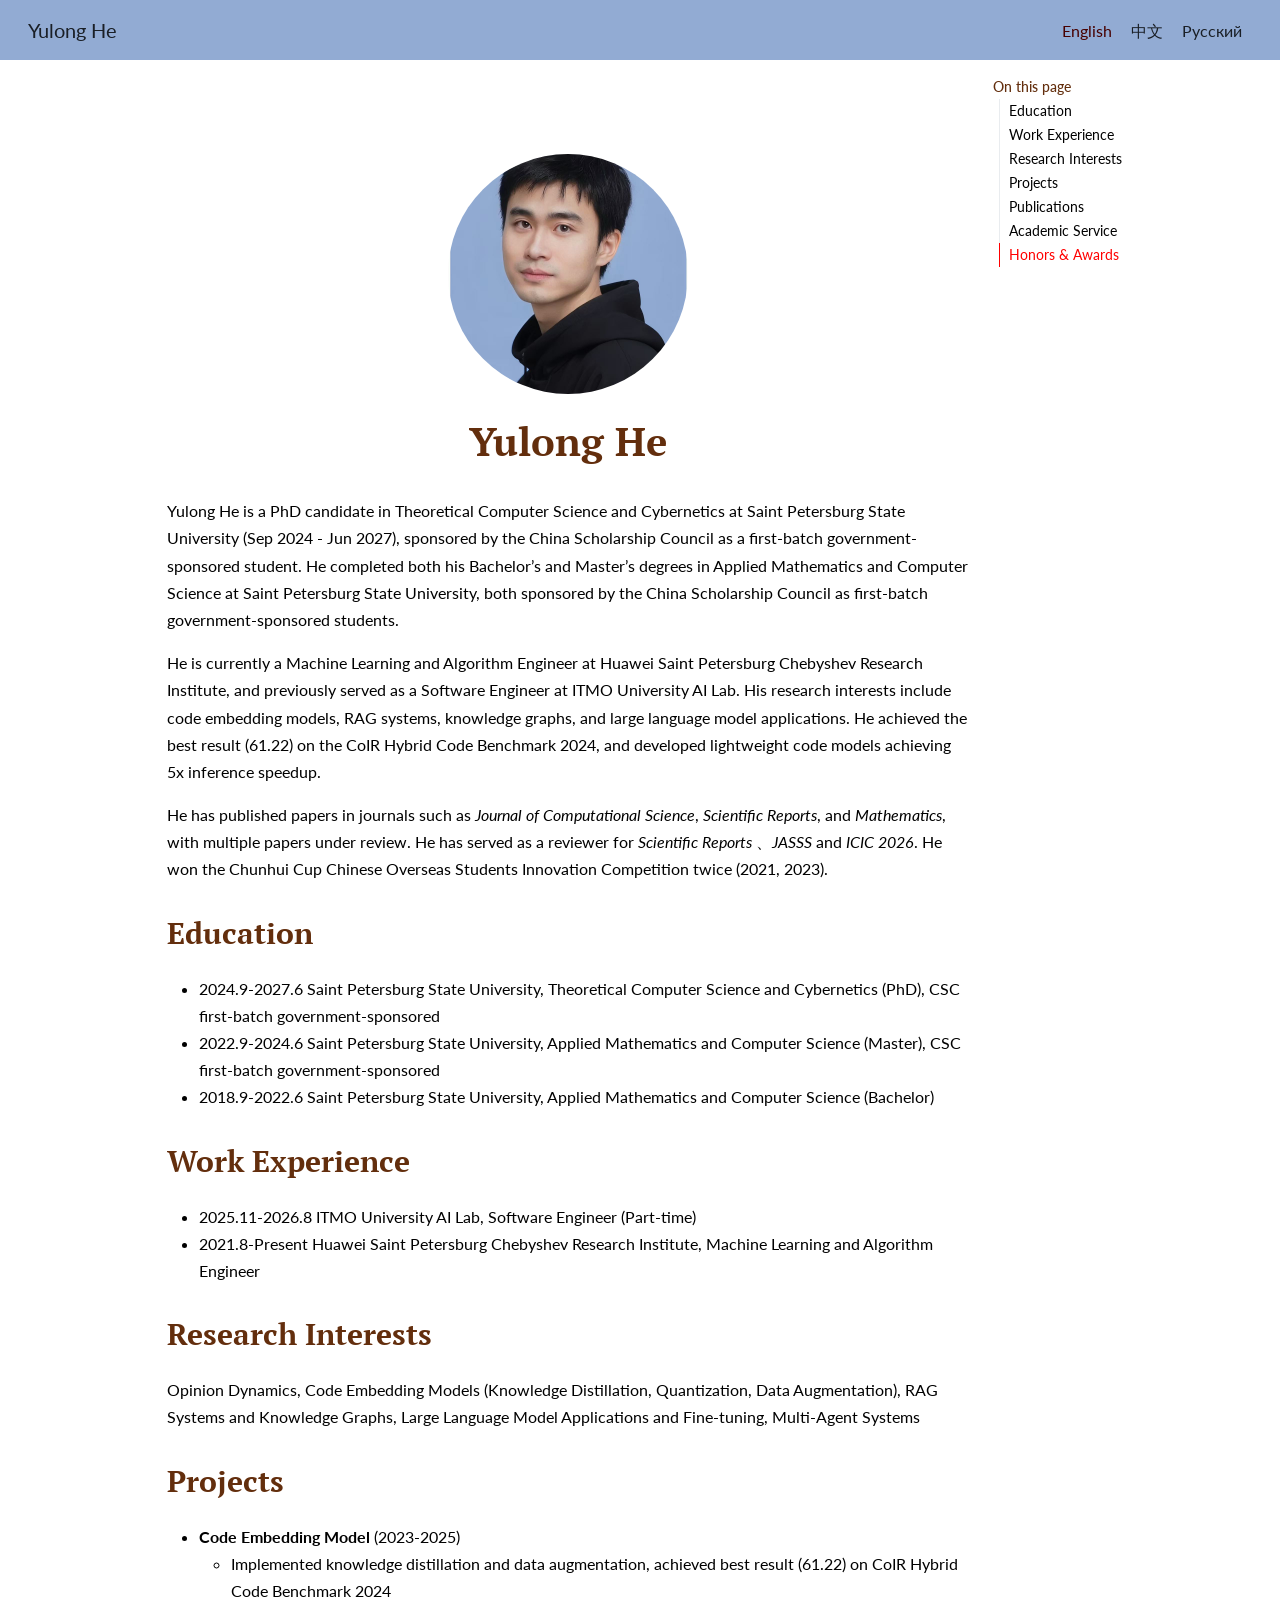
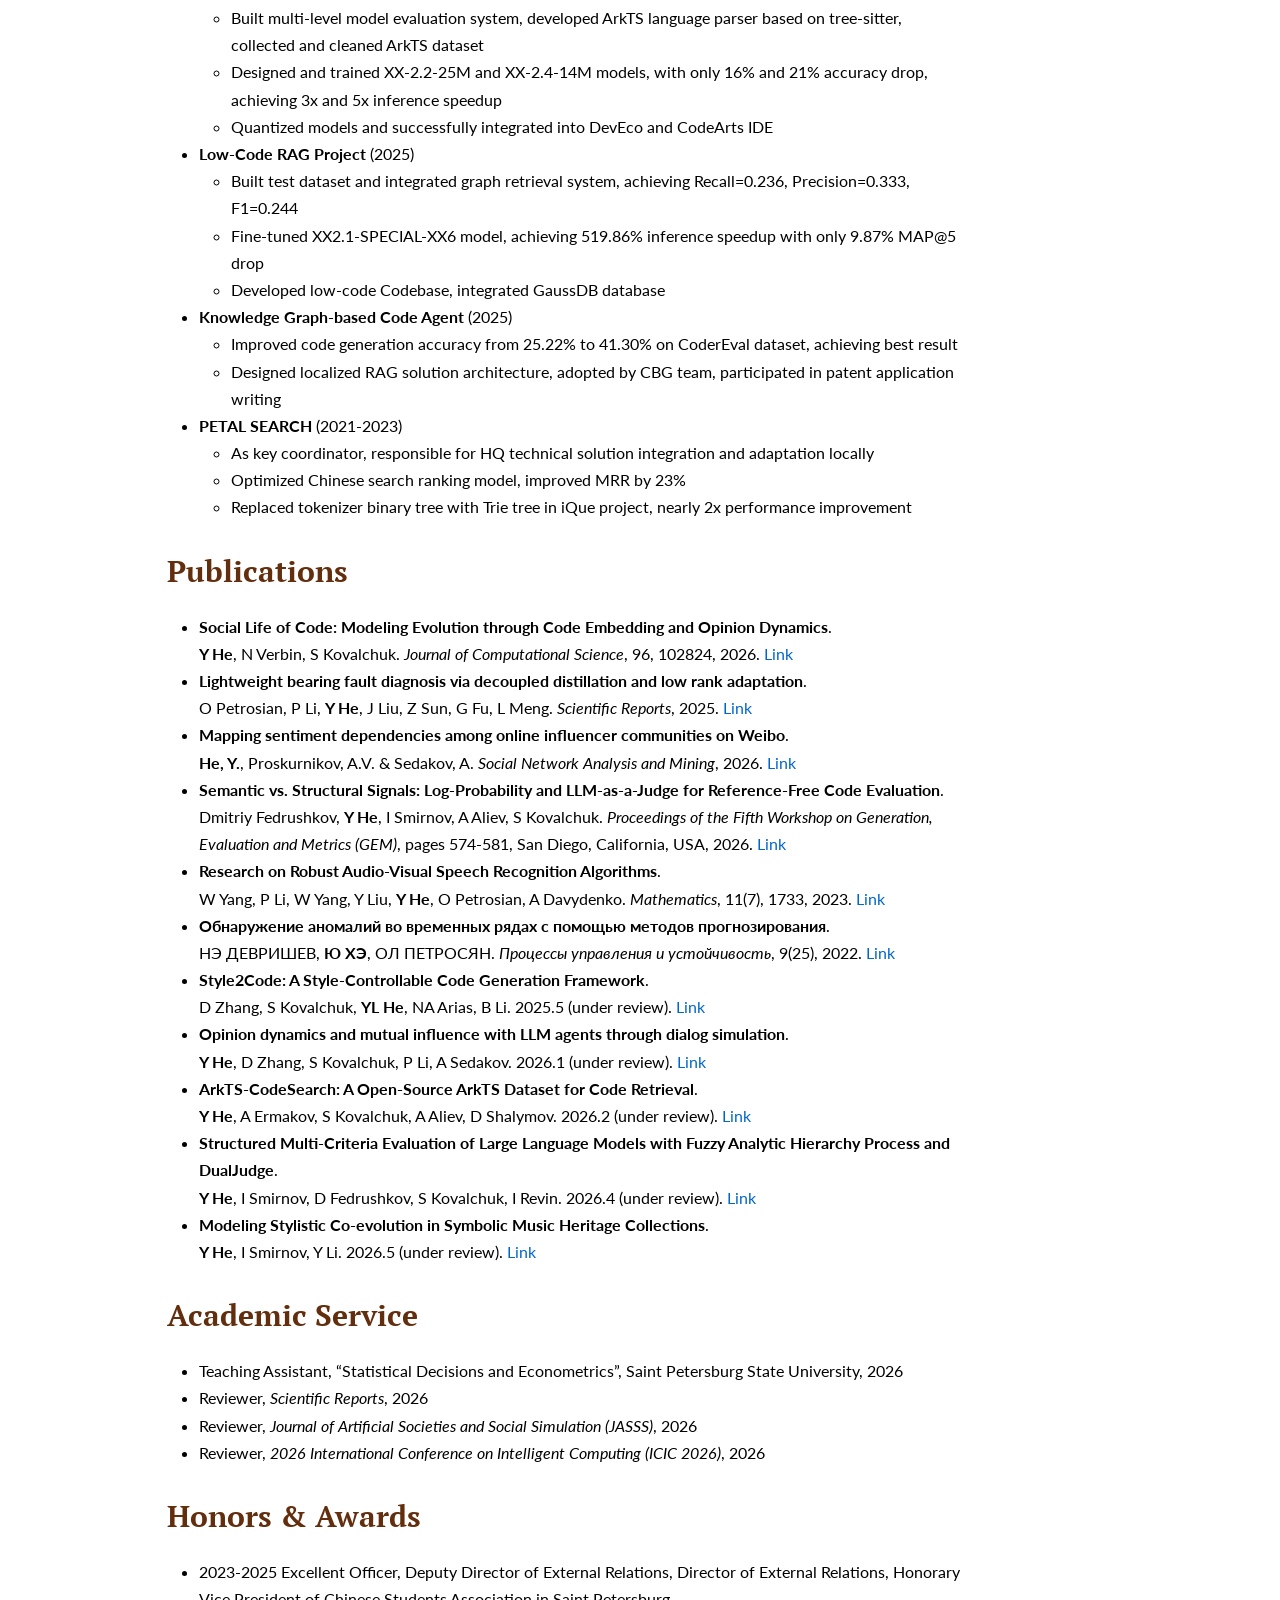
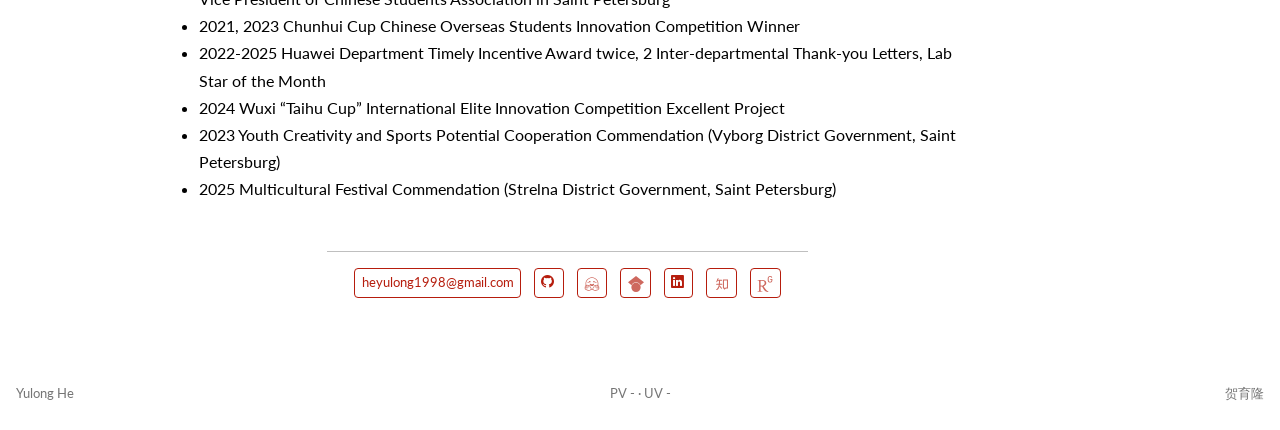
==== docs/index.html @ 59dc260d "Sync multilingual publication updates" ====
<!DOCTYPE html>
<html xmlns="http://www.w3.org/1999/xhtml" lang="en" xml:lang="en"><head>

<meta charset="utf-8">
<meta name="generator" content="quarto-1.8.27">

<meta name="viewport" content="width=device-width, initial-scale=1.0, user-scalable=yes">


<title>Yulong He</title>
<style>
code{white-space: pre-wrap;}
span.smallcaps{font-variant: small-caps;}
div.columns{display: flex; gap: min(4vw, 1.5em);}
div.column{flex: auto; overflow-x: auto;}
div.hanging-indent{margin-left: 1.5em; text-indent: -1.5em;}
ul.task-list{list-style: none;}
ul.task-list li input[type="checkbox"] {
  width: 0.8em;
  margin: 0 0.8em 0.2em -1em; /* quarto-specific, see https://github.com/quarto-dev/quarto-cli/issues/4556 */ 
  vertical-align: middle;
}
</style>


<script src="site_libs/quarto-nav/quarto-nav.js"></script>
<script src="site_libs/quarto-nav/headroom.min.js"></script>
<link href="./images/site-logo.png" rel="icon" type="image/png">
<script src="site_libs/clipboard/clipboard.min.js"></script>
<script src="site_libs/quarto-html/quarto.js" type="module"></script>
<script src="site_libs/quarto-html/tabsets/tabsets.js" type="module"></script>
<script src="site_libs/quarto-html/axe/axe-check.js" type="module"></script>
<script src="site_libs/quarto-html/popper.min.js"></script>
<script src="site_libs/quarto-html/tippy.umd.min.js"></script>
<link href="site_libs/quarto-html/tippy.css" rel="stylesheet">
<link href="site_libs/quarto-html/quarto-syntax-highlighting-d7fcc3ff7e490f12cb1c45aad4d93599.css" rel="stylesheet" id="quarto-text-highlighting-styles">
<script src="site_libs/bootstrap/bootstrap.min.js"></script>
<link href="site_libs/bootstrap/bootstrap-icons.css" rel="stylesheet">
<link href="site_libs/bootstrap/bootstrap-19714133e70e38bcc17ffc719090a730.min.css" rel="stylesheet" append-hash="true" id="quarto-bootstrap" data-mode="light">
<script id="quarto-search-options" type="application/json">{
  "language": {
    "search-no-results-text": "No results",
    "search-matching-documents-text": "matching documents",
    "search-copy-link-title": "Copy link to search",
    "search-hide-matches-text": "Hide additional matches",
    "search-more-match-text": "more match in this document",
    "search-more-matches-text": "more matches in this document",
    "search-clear-button-title": "Clear",
    "search-text-placeholder": "",
    "search-detached-cancel-button-title": "Cancel",
    "search-submit-button-title": "Submit",
    "search-label": "Search"
  }
}</script>


</head>

<body class="nav-fixed quarto-light">

<div id="quarto-search-results"></div>
  <header id="quarto-header" class="headroom fixed-top">
    <nav class="navbar navbar-expand-lg " data-bs-theme="dark">
      <div class="navbar-container container-fluid">
      <div class="navbar-brand-container mx-auto">
    <a class="navbar-brand" href="./index.html">
    <span class="navbar-title">Yulong He</span>
    </a>
  </div>
          <button class="navbar-toggler" type="button" data-bs-toggle="collapse" data-bs-target="#navbarCollapse" aria-controls="navbarCollapse" role="menu" aria-expanded="false" aria-label="Toggle navigation" onclick="if (window.quartoToggleHeadroom) { window.quartoToggleHeadroom(); }">
  <span class="navbar-toggler-icon"></span>
</button>
          <div class="collapse navbar-collapse" id="navbarCollapse">
            <ul class="navbar-nav navbar-nav-scroll ms-auto">
  <li class="nav-item">
    <a class="nav-link active" href="./index.html" aria-current="page"> 
<span class="menu-text">English</span></a>
  </li>  
  <li class="nav-item">
    <a class="nav-link" href="./Chinese.html"> 
<span class="menu-text">中文</span></a>
  </li>  
  <li class="nav-item">
    <a class="nav-link" href="./Russian.html"> 
<span class="menu-text">Русский</span></a>
  </li>  
</ul>
          </div> <!-- /navcollapse -->
            <div class="quarto-navbar-tools">
</div>
      </div> <!-- /container-fluid -->
    </nav>
</header>
<!-- content -->
<div id="quarto-content" class="quarto-container page-columns page-rows-contents page-layout-article page-navbar">
<!-- sidebar -->
<!-- margin-sidebar -->
    <div id="quarto-margin-sidebar" class="sidebar margin-sidebar">
        <nav id="TOC" role="doc-toc" class="toc-active">
    <h2 id="toc-title">On this page</h2>
  <ul>
  <li><a href="#education" id="toc-education" class="nav-link active" data-scroll-target="#education">Education</a></li>
  <li><a href="#work-experience" id="toc-work-experience" class="nav-link" data-scroll-target="#work-experience">Work Experience</a></li>
  <li><a href="#research-interests" id="toc-research-interests" class="nav-link" data-scroll-target="#research-interests">Research Interests</a></li>
  <li><a href="#projects" id="toc-projects" class="nav-link" data-scroll-target="#projects">Projects</a></li>
  <li><a href="#publications" id="toc-publications" class="nav-link" data-scroll-target="#publications">Publications</a></li>
  <li><a href="#academic-service" id="toc-academic-service" class="nav-link" data-scroll-target="#academic-service">Academic Service</a></li>
  <li><a href="#honors-awards" id="toc-honors-awards" class="nav-link" data-scroll-target="#honors-awards">Honors &amp; Awards</a></li>
  </ul>
</nav>
    </div>
<!-- main -->
<div class="quarto-about-jolla">
  <img src="images/yulong.jpg" class="about-image
  round " style="height: 15em; width: 15em;">
 <header id="title-block-header" class="quarto-title-block default">
<div class="quarto-title">
<h1 class="title">Yulong He</h1>
</div>
<div class="quarto-title-meta">
  </div>
</header><main class="content" id="quarto-document-content">

<p>Yulong He is a PhD candidate in Theoretical Computer Science and Cybernetics at Saint Petersburg State University (Sep 2024 - Jun 2027), sponsored by the China Scholarship Council as a first-batch government-sponsored student. He completed both his Bachelor’s and Master’s degrees in Applied Mathematics and Computer Science at Saint Petersburg State University, both sponsored by the China Scholarship Council as first-batch government-sponsored students.</p>
<p>He is currently a Machine Learning and Algorithm Engineer at Huawei Saint Petersburg Chebyshev Research Institute, and previously served as a Software Engineer at ITMO University AI Lab. His research interests include code embedding models, RAG systems, knowledge graphs, and large language model applications. He achieved the best result (61.22) on the CoIR Hybrid Code Benchmark 2024, and developed lightweight code models achieving 5x inference speedup.</p>
<p>He has published papers in journals such as <em>Journal of Computational Science</em>, <em>Scientific Reports</em>, and <em>Mathematics</em>, with multiple papers under review. He has served as a reviewer for <em>Scientific Reports</em> 、<em>JASSS</em> and <em>ICIC 2026</em>. He won the Chunhui Cup Chinese Overseas Students Innovation Competition twice (2021, 2023).</p>
<section id="education" class="level2">
<h2 data-anchor-id="education">Education</h2>
<ul>
<li>2024.9-2027.6 Saint Petersburg State University, Theoretical Computer Science and Cybernetics (PhD), CSC first-batch government-sponsored</li>
<li>2022.9-2024.6 Saint Petersburg State University, Applied Mathematics and Computer Science (Master), CSC first-batch government-sponsored</li>
<li>2018.9-2022.6 Saint Petersburg State University, Applied Mathematics and Computer Science (Bachelor)</li>
</ul>
</section>
<section id="work-experience" class="level2">
<h2 data-anchor-id="work-experience">Work Experience</h2>
<ul>
<li>2025.11-2026.8 ITMO University AI Lab, Software Engineer (Part-time)</li>
<li>2021.8-Present Huawei Saint Petersburg Chebyshev Research Institute, Machine Learning and Algorithm Engineer</li>
</ul>
</section>
<section id="research-interests" class="level2">
<h2 data-anchor-id="research-interests">Research Interests</h2>
<p>Opinion Dynamics, Code Embedding Models (Knowledge Distillation, Quantization, Data Augmentation), RAG Systems and Knowledge Graphs, Large Language Model Applications and Fine-tuning, Multi-Agent Systems</p>
</section>
<section id="projects" class="level2">
<h2 data-anchor-id="projects">Projects</h2>
<ul>
<li><strong>Code Embedding Model</strong> (2023-2025)
<ul>
<li>Implemented knowledge distillation and data augmentation, achieved best result (61.22) on CoIR Hybrid Code Benchmark 2024</li>
<li>Built multi-level model evaluation system, developed ArkTS language parser based on tree-sitter, collected and cleaned ArkTS dataset</li>
<li>Designed and trained XX-2.2-25M and XX-2.4-14M models, with only 16% and 21% accuracy drop, achieving 3x and 5x inference speedup</li>
<li>Quantized models and successfully integrated into DevEco and CodeArts IDE</li>
</ul></li>
<li><strong>Low-Code RAG Project</strong> (2025)
<ul>
<li>Built test dataset and integrated graph retrieval system, achieving Recall=0.236, Precision=0.333, F1=0.244</li>
<li>Fine-tuned XX2.1-SPECIAL-XX6 model, achieving 519.86% inference speedup with only 9.87% MAP@5 drop</li>
<li>Developed low-code Codebase, integrated GaussDB database</li>
</ul></li>
<li><strong>Knowledge Graph-based Code Agent</strong> (2025)
<ul>
<li>Improved code generation accuracy from 25.22% to 41.30% on CoderEval dataset, achieving best result</li>
<li>Designed localized RAG solution architecture, adopted by CBG team, participated in patent application writing</li>
</ul></li>
<li><strong>PETAL SEARCH</strong> (2021-2023)
<ul>
<li>As key coordinator, responsible for HQ technical solution integration and adaptation locally</li>
<li>Optimized Chinese search ranking model, improved MRR by 23%</li>
<li>Replaced tokenizer binary tree with Trie tree in iQue project, nearly 2x performance improvement</li>
</ul></li>
</ul>
</section>
<section id="publications" class="level2">
<h2 data-anchor-id="publications">Publications</h2>
<ul>
<li><strong>Social Life of Code: Modeling Evolution through Code Embedding and Opinion Dynamics</strong>.<br> <strong>Y He</strong>, N Verbin, S Kovalchuk. <em>Journal of Computational Science</em>, 96, 102824, 2026. <a href="https://doi.org/10.1016/j.jocs.2026.102824">Link</a></li>
<li><strong>Lightweight bearing fault diagnosis via decoupled distillation and low rank adaptation</strong>.<br> O Petrosian, P Li, <strong>Y He</strong>, J Liu, Z Sun, G Fu, L Meng. <em>Scientific Reports</em>, 2025. <a href="https://doi.org/10.1038/s41598-025-06734-y">Link</a></li>
<li><strong>Mapping sentiment dependencies among online influencer communities on Weibo</strong>.<br> <strong>He, Y.</strong>, Proskurnikov, A.V. &amp; Sedakov, A. <em>Social Network Analysis and Mining</em>, 2026. <a href="https://doi.org/10.1007/s13278-026-01645-w">Link</a></li>
<li><strong>Semantic vs.&nbsp;Structural Signals: Log-Probability and LLM-as-a-Judge for Reference-Free Code Evaluation</strong>.<br> Dmitriy Fedrushkov, <strong>Y He</strong>, I Smirnov, A Aliev, S Kovalchuk. <em>Proceedings of the Fifth Workshop on Generation, Evaluation and Metrics (GEM)</em>, pages 574-581, San Diego, California, USA, 2026. <a href="https://aclanthology.org/2026.gem-main.55/">Link</a></li>
<li><strong>Research on Robust Audio-Visual Speech Recognition Algorithms</strong>.<br> W Yang, P Li, W Yang, Y Liu, <strong>Y He</strong>, O Petrosian, A Davydenko. <em>Mathematics</em>, 11(7), 1733, 2023. <a href="https://doi.org/10.3390/math11071733">Link</a></li>
<li><strong>Обнаружение аномалий во временных рядах с помощью методов прогнозирования</strong>.<br> НЭ ДЕВРИШЕВ, <strong>Ю ХЭ</strong>, ОЛ ПЕТРОСЯН. <em>Процессы управления и устойчивость</em>, 9(25), 2022. <a href="https://dspace.spbu.ru/bitstream/11701/37048/1/cps2022.pdf">Link</a></li>
<li><strong>Style2Code: A Style-Controllable Code Generation Framework</strong>.<br> D Zhang, S Kovalchuk, <strong>YL He</strong>, NA Arias, B Li. 2025.5 (under review). <a href="https://arxiv.org/abs/2505.19442">Link</a></li>
<li><strong>Opinion dynamics and mutual influence with LLM agents through dialog simulation</strong>.<br> <strong>Y He</strong>, D Zhang, S Kovalchuk, P Li, A Sedakov. 2026.1 (under review). <a href="https://arxiv.org/abs/2602.12583">Link</a></li>
<li><strong>ArkTS-CodeSearch: A Open-Source ArkTS Dataset for Code Retrieval</strong>.<br> <strong>Y He</strong>, A Ermakov, S Kovalchuk, A Aliev, D Shalymov. 2026.2 (under review). <a href="https://arxiv.org/abs/2602.05550">Link</a></li>
<li><strong>Structured Multi-Criteria Evaluation of Large Language Models with Fuzzy Analytic Hierarchy Process and DualJudge</strong>.<br> <strong>Y He</strong>, I Smirnov, D Fedrushkov, S Kovalchuk, I Revin. 2026.4 (under review). <a href="https://arxiv.org/abs/2604.03742">Link</a></li>
<li><strong>Modeling Stylistic Co-evolution in Symbolic Music Heritage Collections</strong>.<br> <strong>Y He</strong>, I Smirnov, Y Li. 2026.5 (under review). <a href="https://arxiv.org/abs/2607.23957">Link</a></li>
</ul>
</section>
<section id="academic-service" class="level2">
<h2 data-anchor-id="academic-service">Academic Service</h2>
<ul>
<li>Teaching Assistant, “Statistical Decisions and Econometrics”, Saint Petersburg State University, 2026</li>
<li>Reviewer, <em>Scientific Reports</em>, 2026</li>
<li>Reviewer, <em>Journal of Artificial Societies and Social Simulation (JASSS)</em>, 2026</li>
<li>Reviewer, <em>2026 International Conference on Intelligent Computing (ICIC 2026)</em>, 2026</li>
</ul>
</section>
<section id="honors-awards" class="level2">
<h2 data-anchor-id="honors-awards">Honors &amp; Awards</h2>
<ul>
<li>2023-2025 Excellent Officer, Deputy Director of External Relations, Director of External Relations, Honorary Vice President of Chinese Students Association in Saint Petersburg</li>
<li>2021, 2023 Chunhui Cup Chinese Overseas Students Innovation Competition Winner</li>
<li>2022-2025 Huawei Department Timely Incentive Award twice, 2 Inter-departmental Thank-you Letters, Lab Star of the Month</li>
<li>2024 Wuxi “Taihu Cup” International Elite Innovation Competition Excellent Project</li>
<li>2023 Youth Creativity and Sports Potential Cooperation Commendation (Vyborg District Government, Saint Petersburg)</li>
<li>2025 Multicultural Festival Commendation (Strelna District Government, Saint Petersburg)</li>
</ul>


</section>
</main> 
  <hr class="about-sep">
   <div class="about-links">
  <a href="mailto:heyulong1998@gmail.com" class="about-link" rel="" target="">
     <span class="about-link-text">heyulong1998@gmail.com</span>
  </a>
  <a href="https://github.com/hreyulog" class="about-link" rel="" target="">
    <i class="bi bi-github"></i>
     <span class="about-link-text"></span>
  </a>
  <a href="https://huggingface.co/hreyulog" class="about-link" rel="" target="">
     <span class="about-link-text"><img src="images/huggingface.svg" width="16px" height="16px" style="vertical-align:middle"></span>
  </a>
  <a href="https://scholar.google.com/citations?user=q4gQxaIAAAAJ&amp;hl=zh-CN" class="about-link" rel="" target="">
     <span class="about-link-text"><img src="images/google-scholar.svg" width="16px" height="16px" style="vertical-align:middle"></span>
  </a>
  <a href="https://www.linkedin.com/in/yulong-he-7ab337213/" class="about-link" rel="" target="">
    <i class="bi bi-linkedin"></i>
     <span class="about-link-text"></span>
  </a>
  <a href="https://www.zhihu.com/people/heyulong1998" class="about-link" rel="" target="">
     <span class="about-link-text"><img src="images/zhihu.svg" width="16px" height="16px" style="vertical-align:middle"></span>
  </a>
  <a href="https://www.researchgate.net/profile/Yulong-He-1" class="about-link" rel="" target="">
     <span class="about-link-text"><img src="images/researchgate.svg" width="16px" height="16px" style="vertical-align:middle"></span>
  </a>
</div>
</div>
 <!-- /main -->
<script defer="" data-api="https://busuanzi.9420.ltd/api" src="https://busuanzi.9420.ltd/js"></script>
<script id="quarto-html-after-body" type="application/javascript">
  window.document.addEventListener("DOMContentLoaded", function (event) {
    const isCodeAnnotation = (el) => {
      for (const clz of el.classList) {
        if (clz.startsWith('code-annotation-')) {                     
          return true;
        }
      }
      return false;
    }
    const onCopySuccess = function(e) {
      // button target
      const button = e.trigger;
      // don't keep focus
      button.blur();
      // flash "checked"
      button.classList.add('code-copy-button-checked');
      var currentTitle = button.getAttribute("title");
      button.setAttribute("title", "Copied!");
      let tooltip;
      if (window.bootstrap) {
        button.setAttribute("data-bs-toggle", "tooltip");
        button.setAttribute("data-bs-placement", "left");
        button.setAttribute("data-bs-title", "Copied!");
        tooltip = new bootstrap.Tooltip(button, 
          { trigger: "manual", 
            customClass: "code-copy-button-tooltip",
            offset: [0, -8]});
        tooltip.show();    
      }
      setTimeout(function() {
        if (tooltip) {
          tooltip.hide();
          button.removeAttribute("data-bs-title");
          button.removeAttribute("data-bs-toggle");
          button.removeAttribute("data-bs-placement");
        }
        button.setAttribute("title", currentTitle);
        button.classList.remove('code-copy-button-checked');
      }, 1000);
      // clear code selection
      e.clearSelection();
    }
    const getTextToCopy = function(trigger) {
      const outerScaffold = trigger.parentElement.cloneNode(true);
      const codeEl = outerScaffold.querySelector('code');
      for (const childEl of codeEl.children) {
        if (isCodeAnnotation(childEl)) {
          childEl.remove();
        }
      }
      return codeEl.innerText;
    }
    const clipboard = new window.ClipboardJS('.code-copy-button:not([data-in-quarto-modal])', {
      text: getTextToCopy
    });
    clipboard.on('success', onCopySuccess);
    if (window.document.getElementById('quarto-embedded-source-code-modal')) {
      const clipboardModal = new window.ClipboardJS('.code-copy-button[data-in-quarto-modal]', {
        text: getTextToCopy,
        container: window.document.getElementById('quarto-embedded-source-code-modal')
      });
      clipboardModal.on('success', onCopySuccess);
    }
      var localhostRegex = new RegExp(/^(?:http|https):\/\/localhost\:?[0-9]*\//);
      var mailtoRegex = new RegExp(/^mailto:/);
        var filterRegex = new RegExp("https:\/\/yulong1\.github\.io");
      var isInternal = (href) => {
          return filterRegex.test(href) || localhostRegex.test(href) || mailtoRegex.test(href);
      }
      // Inspect non-navigation links and adorn them if external
     var links = window.document.querySelectorAll('a[href]:not(.nav-link):not(.navbar-brand):not(.toc-action):not(.sidebar-link):not(.sidebar-item-toggle):not(.pagination-link):not(.no-external):not([aria-hidden]):not(.dropdown-item):not(.quarto-navigation-tool):not(.about-link)');
      for (var i=0; i<links.length; i++) {
        const link = links[i];
        if (!isInternal(link.href)) {
          // undo the damage that might have been done by quarto-nav.js in the case of
          // links that we want to consider external
          if (link.dataset.originalHref !== undefined) {
            link.href = link.dataset.originalHref;
          }
        }
      }
    function tippyHover(el, contentFn, onTriggerFn, onUntriggerFn) {
      const config = {
        allowHTML: true,
        maxWidth: 500,
        delay: 100,
        arrow: false,
        appendTo: function(el) {
            return el.parentElement;
        },
        interactive: true,
        interactiveBorder: 10,
        theme: 'quarto',
        placement: 'bottom-start',
      };
      if (contentFn) {
        config.content = contentFn;
      }
      if (onTriggerFn) {
        config.onTrigger = onTriggerFn;
      }
      if (onUntriggerFn) {
        config.onUntrigger = onUntriggerFn;
      }
      window.tippy(el, config); 
    }
    const noterefs = window.document.querySelectorAll('a[role="doc-noteref"]');
    for (var i=0; i<noterefs.length; i++) {
      const ref = noterefs[i];
      tippyHover(ref, function() {
        // use id or data attribute instead here
        let href = ref.getAttribute('data-footnote-href') || ref.getAttribute('href');
        try { href = new URL(href).hash; } catch {}
        const id = href.replace(/^#\/?/, "");
        const note = window.document.getElementById(id);
        if (note) {
          return note.innerHTML;
        } else {
          return "";
        }
      });
    }
    const xrefs = window.document.querySelectorAll('a.quarto-xref');
    const processXRef = (id, note) => {
      // Strip column container classes
      const stripColumnClz = (el) => {
        el.classList.remove("page-full", "page-columns");
        if (el.children) {
          for (const child of el.children) {
            stripColumnClz(child);
          }
        }
      }
      stripColumnClz(note)
      if (id === null || id.startsWith('sec-')) {
        // Special case sections, only their first couple elements
        const container = document.createElement("div");
        if (note.children && note.children.length > 2) {
          container.appendChild(note.children[0].cloneNode(true));
          for (let i = 1; i < note.children.length; i++) {
            const child = note.children[i];
            if (child.tagName === "P" && child.innerText === "") {
              continue;
            } else {
              container.appendChild(child.cloneNode(true));
              break;
            }
          }
          if (window.Quarto?.typesetMath) {
            window.Quarto.typesetMath(container);
          }
          return container.innerHTML
        } else {
          if (window.Quarto?.typesetMath) {
            window.Quarto.typesetMath(note);
          }
          return note.innerHTML;
        }
      } else {
        // Remove any anchor links if they are present
        const anchorLink = note.querySelector('a.anchorjs-link');
        if (anchorLink) {
          anchorLink.remove();
        }
        if (window.Quarto?.typesetMath) {
          window.Quarto.typesetMath(note);
        }
        if (note.classList.contains("callout")) {
          return note.outerHTML;
        } else {
          return note.innerHTML;
        }
      }
    }
    for (var i=0; i<xrefs.length; i++) {
      const xref = xrefs[i];
      tippyHover(xref, undefined, function(instance) {
        instance.disable();
        let url = xref.getAttribute('href');
        let hash = undefined; 
        if (url.startsWith('#')) {
          hash = url;
        } else {
          try { hash = new URL(url).hash; } catch {}
        }
        if (hash) {
          const id = hash.replace(/^#\/?/, "");
          const note = window.document.getElementById(id);
          if (note !== null) {
            try {
              const html = processXRef(id, note.cloneNode(true));
              instance.setContent(html);
            } finally {
              instance.enable();
              instance.show();
            }
          } else {
            // See if we can fetch this
            fetch(url.split('#')[0])
            .then(res => res.text())
            .then(html => {
              const parser = new DOMParser();
              const htmlDoc = parser.parseFromString(html, "text/html");
              const note = htmlDoc.getElementById(id);
              if (note !== null) {
                const html = processXRef(id, note);
                instance.setContent(html);
              } 
            }).finally(() => {
              instance.enable();
              instance.show();
            });
          }
        } else {
          // See if we can fetch a full url (with no hash to target)
          // This is a special case and we should probably do some content thinning / targeting
          fetch(url)
          .then(res => res.text())
          .then(html => {
            const parser = new DOMParser();
            const htmlDoc = parser.parseFromString(html, "text/html");
            const note = htmlDoc.querySelector('main.content');
            if (note !== null) {
              // This should only happen for chapter cross references
              // (since there is no id in the URL)
              // remove the first header
              if (note.children.length > 0 && note.children[0].tagName === "HEADER") {
                note.children[0].remove();
              }
              const html = processXRef(null, note);
              instance.setContent(html);
            } 
          }).finally(() => {
            instance.enable();
            instance.show();
          });
        }
      }, function(instance) {
      });
    }
        let selectedAnnoteEl;
        const selectorForAnnotation = ( cell, annotation) => {
          let cellAttr = 'data-code-cell="' + cell + '"';
          let lineAttr = 'data-code-annotation="' +  annotation + '"';
          const selector = 'span[' + cellAttr + '][' + lineAttr + ']';
          return selector;
        }
        const selectCodeLines = (annoteEl) => {
          const doc = window.document;
          const targetCell = annoteEl.getAttribute("data-target-cell");
          const targetAnnotation = annoteEl.getAttribute("data-target-annotation");
          const annoteSpan = window.document.querySelector(selectorForAnnotation(targetCell, targetAnnotation));
          const lines = annoteSpan.getAttribute("data-code-lines").split(",");
          const lineIds = lines.map((line) => {
            return targetCell + "-" + line;
          })
          let top = null;
          let height = null;
          let parent = null;
          if (lineIds.length > 0) {
              //compute the position of the single el (top and bottom and make a div)
              const el = window.document.getElementById(lineIds[0]);
              top = el.offsetTop;
              height = el.offsetHeight;
              parent = el.parentElement.parentElement;
            if (lineIds.length > 1) {
              const lastEl = window.document.getElementById(lineIds[lineIds.length - 1]);
              const bottom = lastEl.offsetTop + lastEl.offsetHeight;
              height = bottom - top;
            }
            if (top !== null && height !== null && parent !== null) {
              // cook up a div (if necessary) and position it 
              let div = window.document.getElementById("code-annotation-line-highlight");
              if (div === null) {
                div = window.document.createElement("div");
                div.setAttribute("id", "code-annotation-line-highlight");
                div.style.position = 'absolute';
                parent.appendChild(div);
              }
              div.style.top = top - 2 + "px";
              div.style.height = height + 4 + "px";
              div.style.left = 0;
              let gutterDiv = window.document.getElementById("code-annotation-line-highlight-gutter");
              if (gutterDiv === null) {
                gutterDiv = window.document.createElement("div");
                gutterDiv.setAttribute("id", "code-annotation-line-highlight-gutter");
                gutterDiv.style.position = 'absolute';
                const codeCell = window.document.getElementById(targetCell);
                const gutter = codeCell.querySelector('.code-annotation-gutter');
                gutter.appendChild(gutterDiv);
              }
              gutterDiv.style.top = top - 2 + "px";
              gutterDiv.style.height = height + 4 + "px";
            }
            selectedAnnoteEl = annoteEl;
          }
        };
        const unselectCodeLines = () => {
          const elementsIds = ["code-annotation-line-highlight", "code-annotation-line-highlight-gutter"];
          elementsIds.forEach((elId) => {
            const div = window.document.getElementById(elId);
            if (div) {
              div.remove();
            }
          });
          selectedAnnoteEl = undefined;
        };
          // Handle positioning of the toggle
      window.addEventListener(
        "resize",
        throttle(() => {
          elRect = undefined;
          if (selectedAnnoteEl) {
            selectCodeLines(selectedAnnoteEl);
          }
        }, 10)
      );
      function throttle(fn, ms) {
      let throttle = false;
      let timer;
        return (...args) => {
          if(!throttle) { // first call gets through
              fn.apply(this, args);
              throttle = true;
          } else { // all the others get throttled
              if(timer) clearTimeout(timer); // cancel #2
              timer = setTimeout(() => {
                fn.apply(this, args);
                timer = throttle = false;
              }, ms);
          }
        };
      }
        // Attach click handler to the DT
        const annoteDls = window.document.querySelectorAll('dt[data-target-cell]');
        for (const annoteDlNode of annoteDls) {
          annoteDlNode.addEventListener('click', (event) => {
            const clickedEl = event.target;
            if (clickedEl !== selectedAnnoteEl) {
              unselectCodeLines();
              const activeEl = window.document.querySelector('dt[data-target-cell].code-annotation-active');
              if (activeEl) {
                activeEl.classList.remove('code-annotation-active');
              }
              selectCodeLines(clickedEl);
              clickedEl.classList.add('code-annotation-active');
            } else {
              // Unselect the line
              unselectCodeLines();
              clickedEl.classList.remove('code-annotation-active');
            }
          });
        }
    const findCites = (el) => {
      const parentEl = el.parentElement;
      if (parentEl) {
        const cites = parentEl.dataset.cites;
        if (cites) {
          return {
            el,
            cites: cites.split(' ')
          };
        } else {
          return findCites(el.parentElement)
        }
      } else {
        return undefined;
      }
    };
    var bibliorefs = window.document.querySelectorAll('a[role="doc-biblioref"]');
    for (var i=0; i<bibliorefs.length; i++) {
      const ref = bibliorefs[i];
      const citeInfo = findCites(ref);
      if (citeInfo) {
        tippyHover(citeInfo.el, function() {
          var popup = window.document.createElement('div');
          citeInfo.cites.forEach(function(cite) {
            var citeDiv = window.document.createElement('div');
            citeDiv.classList.add('hanging-indent');
            citeDiv.classList.add('csl-entry');
            var biblioDiv = window.document.getElementById('ref-' + cite);
            if (biblioDiv) {
              citeDiv.innerHTML = biblioDiv.innerHTML;
            }
            popup.appendChild(citeDiv);
          });
          return popup.innerHTML;
        });
      }
    }
  });
  </script>
</div> <!-- /content -->
<footer class="footer">
  <div class="nav-footer">
    <div class="nav-footer-left">
<p><a href="https://yulong1.github.io">Yulong He</a><br></p>
</div>   
    <div class="nav-footer-center">
<p>PV <span id="busuanzi_site_pv">-</span> · UV <span id="busuanzi_site_uv">-</span><br></p>
</div>
    <div class="nav-footer-right">
<p><a href="https://yulong1.github.io">贺育隆</a><br></p>
</div>
  </div>
</footer>




</body></html>
---- docs/site_libs/quarto-html/tippy.css ----
.tippy-box[data-animation=fade][data-state=hidden]{opacity:0}[data-tippy-root]{max-width:calc(100vw - 10px)}.tippy-box{position:relative;background-color:#333;color:#fff;border-radius:4px;font-size:14px;line-height:1.4;white-space:normal;outline:0;transition-property:transform,visibility,opacity}.tippy-box[data-placement^=top]>.tippy-arrow{bottom:0}.tippy-box[data-placement^=top]>.tippy-arrow:before{bottom:-7px;left:0;border-width:8px 8px 0;border-top-color:initial;transform-origin:center top}.tippy-box[data-placement^=bottom]>.tippy-arrow{top:0}.tippy-box[data-placement^=bottom]>.tippy-arrow:before{top:-7px;left:0;border-width:0 8px 8px;border-bottom-color:initial;transform-origin:center bottom}.tippy-box[data-placement^=left]>.tippy-arrow{right:0}.tippy-box[data-placement^=left]>.tippy-arrow:before{border-width:8px 0 8px 8px;border-left-color:initial;right:-7px;transform-origin:center left}.tippy-box[data-placement^=right]>.tippy-arrow{left:0}.tippy-box[data-placement^=right]>.tippy-arrow:before{left:-7px;border-width:8px 8px 8px 0;border-right-color:initial;transform-origin:center right}.tippy-box[data-inertia][data-state=visible]{transition-timing-function:cubic-bezier(.54,1.5,.38,1.11)}.tippy-arrow{width:16px;height:16px;color:#333}.tippy-arrow:before{content:"";position:absolute;border-color:transparent;border-style:solid}.tippy-content{position:relative;padding:5px 9px;z-index:1}
---- docs/site_libs/quarto-html/quarto-syntax-highlighting-d7fcc3ff7e490f12cb1c45aad4d93599.css ----
/* quarto syntax highlight colors */
:root {
  --quarto-hl-ot-color: #003B4F;
  --quarto-hl-at-color: #657422;
  --quarto-hl-ss-color: #20794D;
  --quarto-hl-an-color: #5E5E5E;
  --quarto-hl-fu-color: #4758AB;
  --quarto-hl-st-color: #20794D;
  --quarto-hl-cf-color: #003B4F;
  --quarto-hl-op-color: #5E5E5E;
  --quarto-hl-er-color: #AD0000;
  --quarto-hl-bn-color: #AD0000;
  --quarto-hl-al-color: #AD0000;
  --quarto-hl-va-color: #111111;
  --quarto-hl-bu-color: inherit;
  --quarto-hl-ex-color: inherit;
  --quarto-hl-pp-color: #AD0000;
  --quarto-hl-in-color: #5E5E5E;
  --quarto-hl-vs-color: #20794D;
  --quarto-hl-wa-color: #5E5E5E;
  --quarto-hl-do-color: #5E5E5E;
  --quarto-hl-im-color: #00769E;
  --quarto-hl-ch-color: #20794D;
  --quarto-hl-dt-color: #AD0000;
  --quarto-hl-fl-color: #AD0000;
  --quarto-hl-co-color: #5E5E5E;
  --quarto-hl-cv-color: #5E5E5E;
  --quarto-hl-cn-color: #8f5902;
  --quarto-hl-sc-color: #5E5E5E;
  --quarto-hl-dv-color: #AD0000;
  --quarto-hl-kw-color: #003B4F;
}

/* other quarto variables */
:root {
  --quarto-font-monospace: "Source Code Pro", monospace;
}

/* syntax highlight based on Pandoc's rules */
pre > code.sourceCode > span {
  color: #003B4F;
}

code.sourceCode > span {
  color: #003B4F;
}

div.sourceCode,
div.sourceCode pre.sourceCode {
  color: #003B4F;
}

/* Normal */
code span {
  color: #003B4F;
}

/* Alert */
code span.al {
  color: #AD0000;
  font-style: inherit;
}

/* Annotation */
code span.an {
  color: #5E5E5E;
  font-style: inherit;
}

/* Attribute */
code span.at {
  color: #657422;
  font-style: inherit;
}

/* BaseN */
code span.bn {
  color: #AD0000;
  font-style: inherit;
}

/* BuiltIn */
code span.bu {
  font-style: inherit;
}

/* ControlFlow */
code span.cf {
  color: #003B4F;
  font-weight: bold;
  font-style: inherit;
}

/* Char */
code span.ch {
  color: #20794D;
  font-style: inherit;
}

/* Constant */
code span.cn {
  color: #8f5902;
  font-style: inherit;
}

/* Comment */
code span.co {
  color: #5E5E5E;
  font-style: inherit;
}

/* CommentVar */
code span.cv {
  color: #5E5E5E;
  font-style: italic;
}

/* Documentation */
code span.do {
  color: #5E5E5E;
  font-style: italic;
}

/* DataType */
code span.dt {
  color: #AD0000;
  font-style: inherit;
}

/* DecVal */
code span.dv {
  color: #AD0000;
  font-style: inherit;
}

/* Error */
code span.er {
  color: #AD0000;
  font-style: inherit;
}

/* Extension */
code span.ex {
  font-style: inherit;
}

/* Float */
code span.fl {
  color: #AD0000;
  font-style: inherit;
}

/* Function */
code span.fu {
  color: #4758AB;
  font-style: inherit;
}

/* Import */
code span.im {
  color: #00769E;
  font-style: inherit;
}

/* Information */
code span.in {
  color: #5E5E5E;
  font-style: inherit;
}

/* Keyword */
code span.kw {
  color: #003B4F;
  font-weight: bold;
  font-style: inherit;
}

/* Operator */
code span.op {
  color: #5E5E5E;
  font-style: inherit;
}

/* Other */
code span.ot {
  color: #003B4F;
  font-style: inherit;
}

/* Preprocessor */
code span.pp {
  color: #AD0000;
  font-style: inherit;
}

/* SpecialChar */
code span.sc {
  color: #5E5E5E;
  font-style: inherit;
}

/* SpecialString */
code span.ss {
  color: #20794D;
  font-style: inherit;
}

/* String */
code span.st {
  color: #20794D;
  font-style: inherit;
}

/* Variable */
code span.va {
  color: #111111;
  font-style: inherit;
}

/* VerbatimString */
code span.vs {
  color: #20794D;
  font-style: inherit;
}

/* Warning */
code span.wa {
  color: #5E5E5E;
  font-style: italic;
}

.prevent-inlining {
  content: "</";
}

/*# sourceMappingURL=7eb1d090f40efafe7d7f795bc94a3616.css.map */
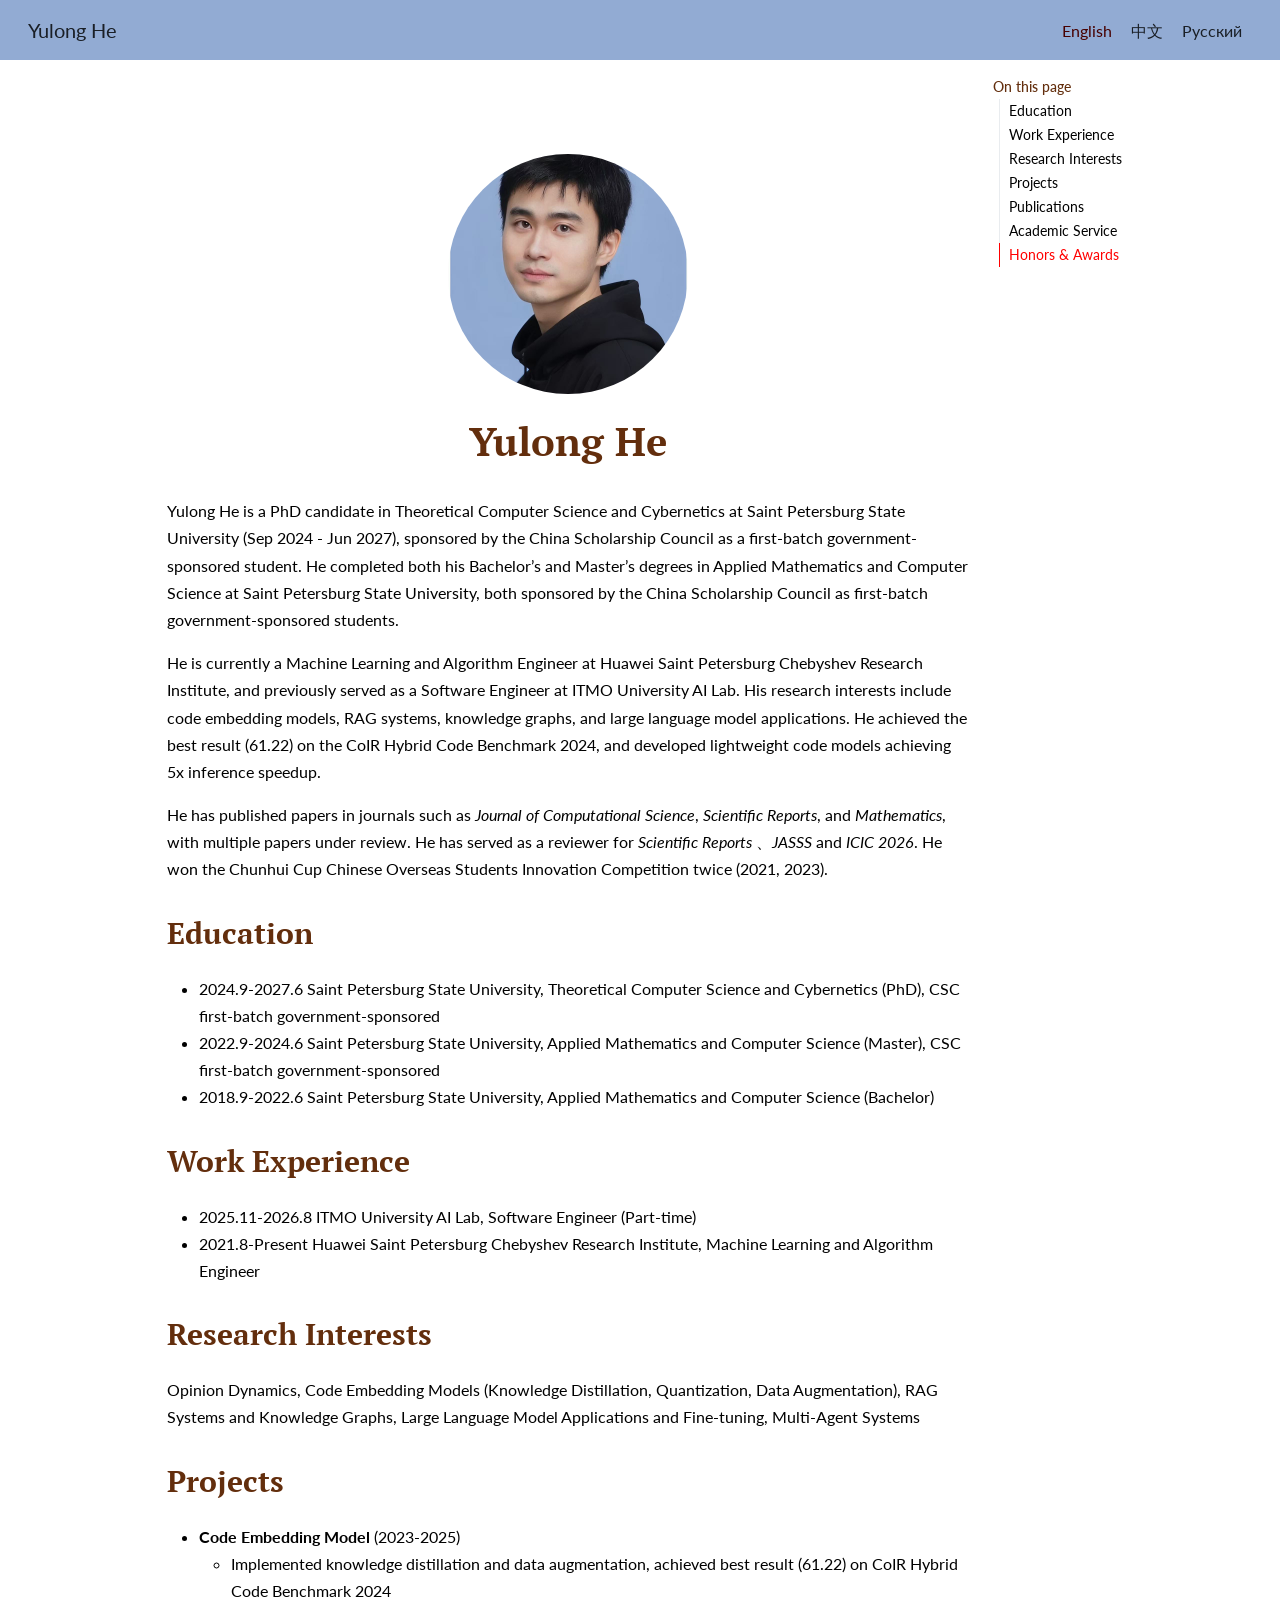
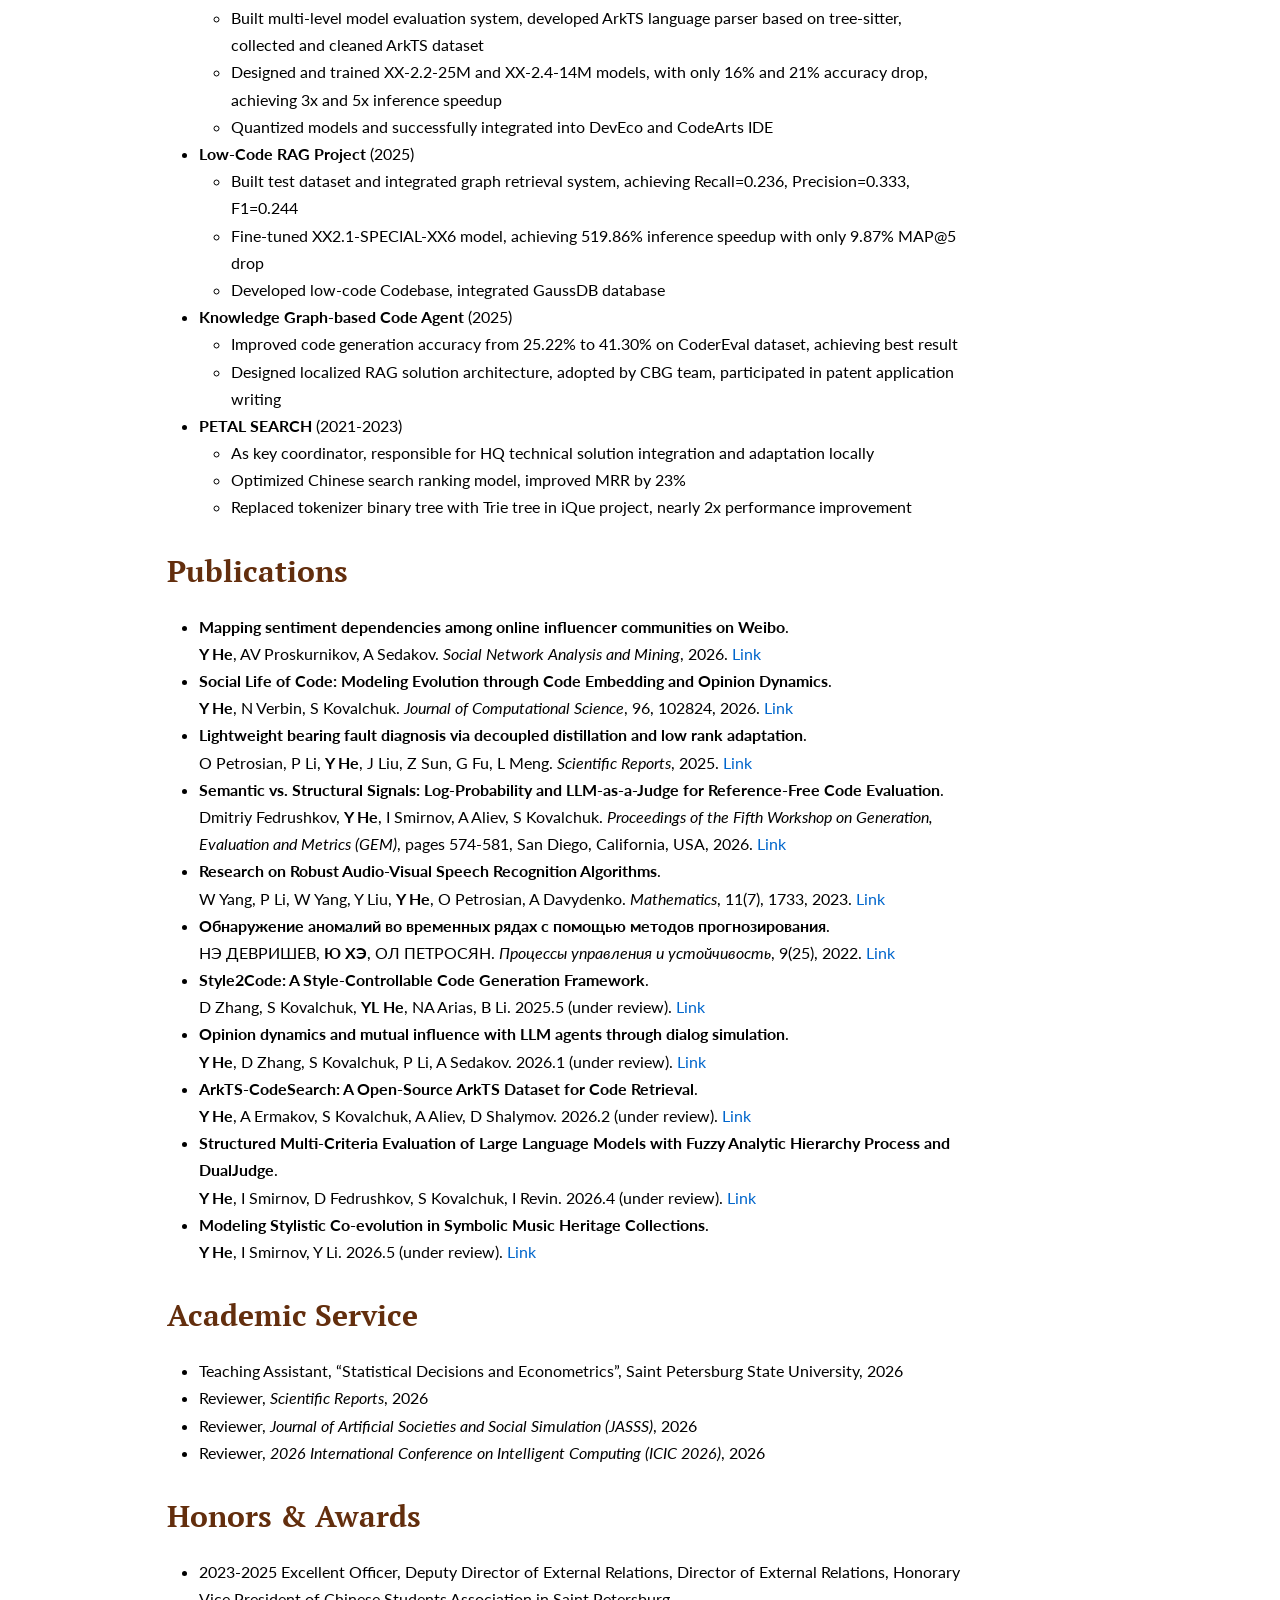
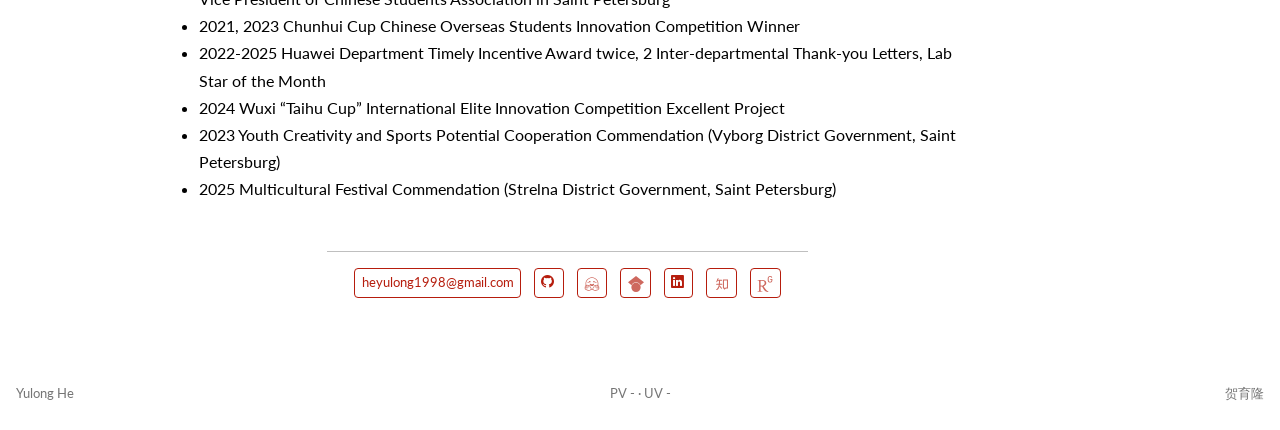
==== commit c382ece0: "Reorder Weibo publication" ====
--- a/docs/index.html
+++ b/docs/index.html
@@ -175,9 +175,9 @@
 <section id="publications" class="level2">
 <h2 data-anchor-id="publications">Publications</h2>
 <ul>
+<li><strong>Mapping sentiment dependencies among online influencer communities on Weibo</strong>.<br> <strong>Y He</strong>, AV Proskurnikov, A Sedakov. <em>Social Network Analysis and Mining</em>, 2026. <a href="https://doi.org/10.1007/s13278-026-01645-w">Link</a></li>
 <li><strong>Social Life of Code: Modeling Evolution through Code Embedding and Opinion Dynamics</strong>.<br> <strong>Y He</strong>, N Verbin, S Kovalchuk. <em>Journal of Computational Science</em>, 96, 102824, 2026. <a href="https://doi.org/10.1016/j.jocs.2026.102824">Link</a></li>
 <li><strong>Lightweight bearing fault diagnosis via decoupled distillation and low rank adaptation</strong>.<br> O Petrosian, P Li, <strong>Y He</strong>, J Liu, Z Sun, G Fu, L Meng. <em>Scientific Reports</em>, 2025. <a href="https://doi.org/10.1038/s41598-025-06734-y">Link</a></li>
-<li><strong>Mapping sentiment dependencies among online influencer communities on Weibo</strong>.<br> <strong>He, Y.</strong>, Proskurnikov, A.V. &amp; Sedakov, A. <em>Social Network Analysis and Mining</em>, 2026. <a href="https://doi.org/10.1007/s13278-026-01645-w">Link</a></li>
 <li><strong>Semantic vs.&nbsp;Structural Signals: Log-Probability and LLM-as-a-Judge for Reference-Free Code Evaluation</strong>.<br> Dmitriy Fedrushkov, <strong>Y He</strong>, I Smirnov, A Aliev, S Kovalchuk. <em>Proceedings of the Fifth Workshop on Generation, Evaluation and Metrics (GEM)</em>, pages 574-581, San Diego, California, USA, 2026. <a href="https://aclanthology.org/2026.gem-main.55/">Link</a></li>
 <li><strong>Research on Robust Audio-Visual Speech Recognition Algorithms</strong>.<br> W Yang, P Li, W Yang, Y Liu, <strong>Y He</strong>, O Petrosian, A Davydenko. <em>Mathematics</em>, 11(7), 1733, 2023. <a href="https://doi.org/10.3390/math11071733">Link</a></li>
 <li><strong>Обнаружение аномалий во временных рядах с помощью методов прогнозирования</strong>.<br> НЭ ДЕВРИШЕВ, <strong>Ю ХЭ</strong>, ОЛ ПЕТРОСЯН. <em>Процессы управления и устойчивость</em>, 9(25), 2022. <a href="https://dspace.spbu.ru/bitstream/11701/37048/1/cps2022.pdf">Link</a></li>
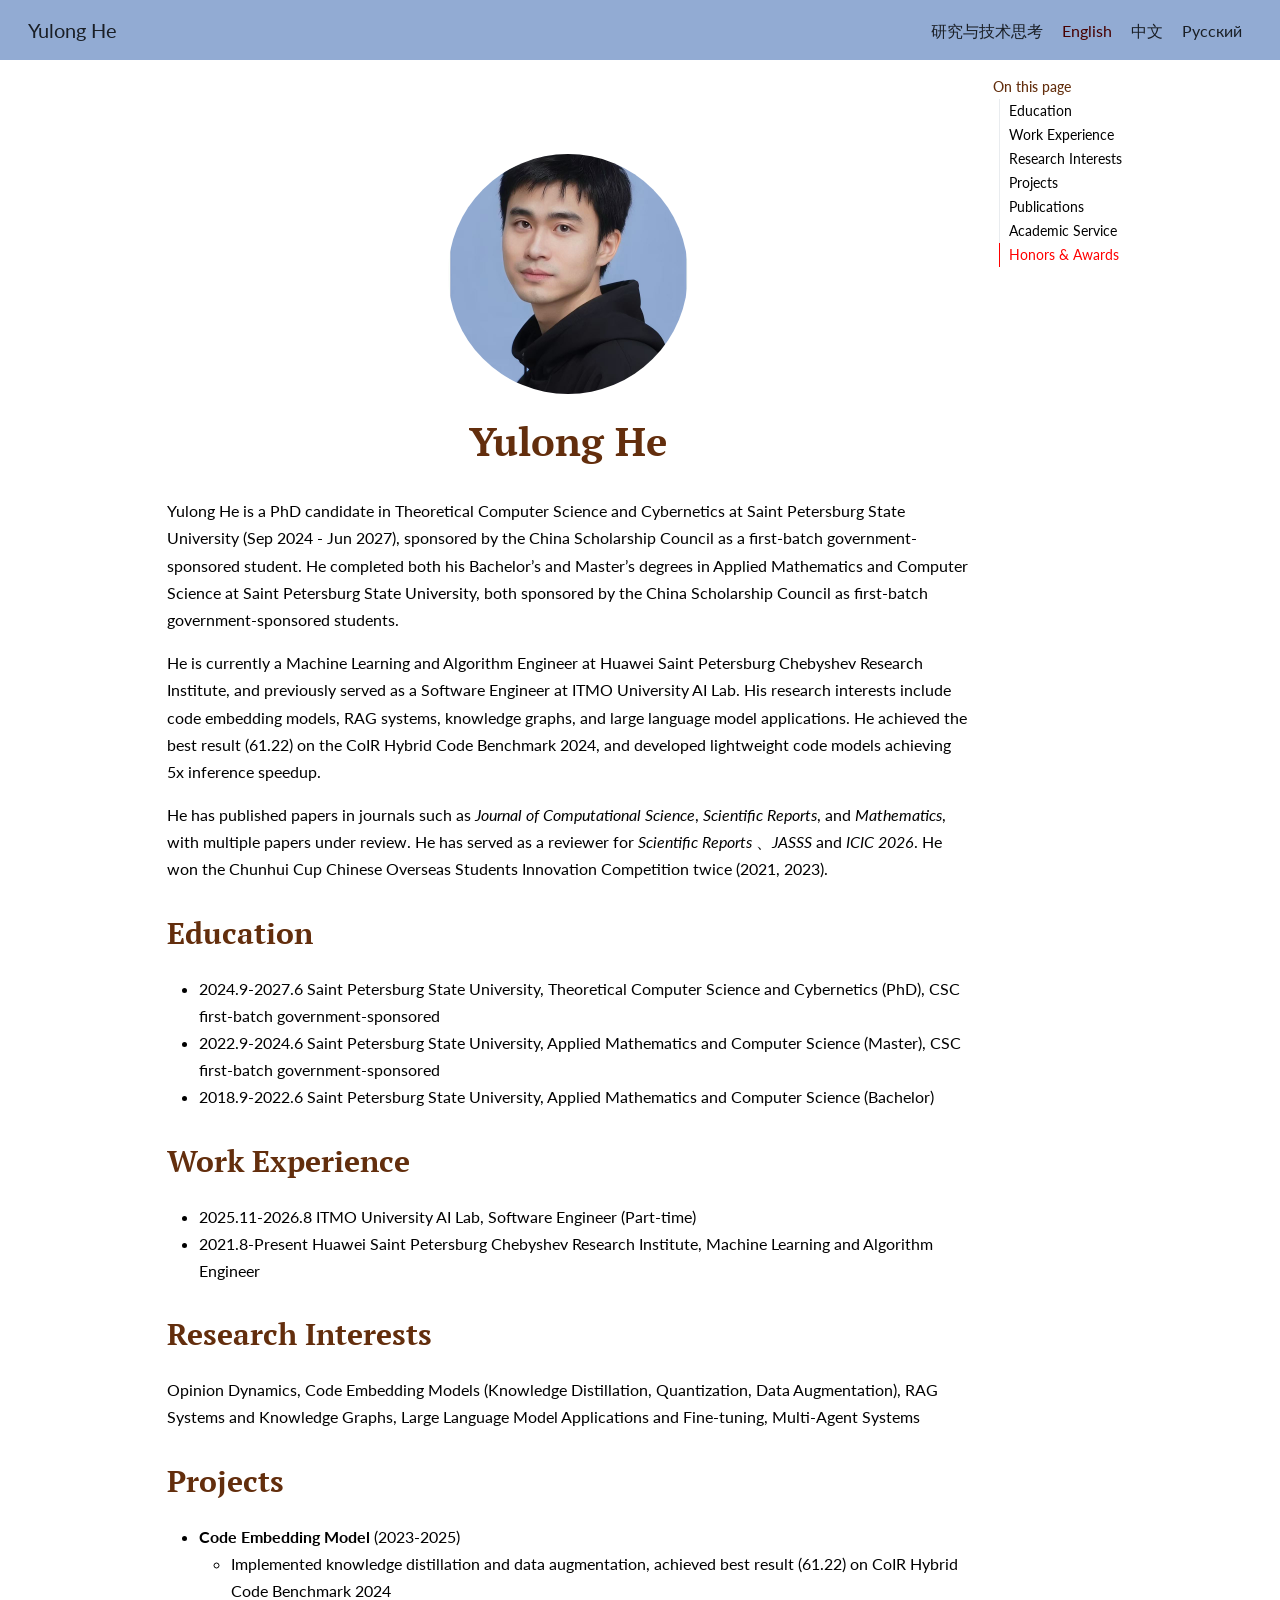
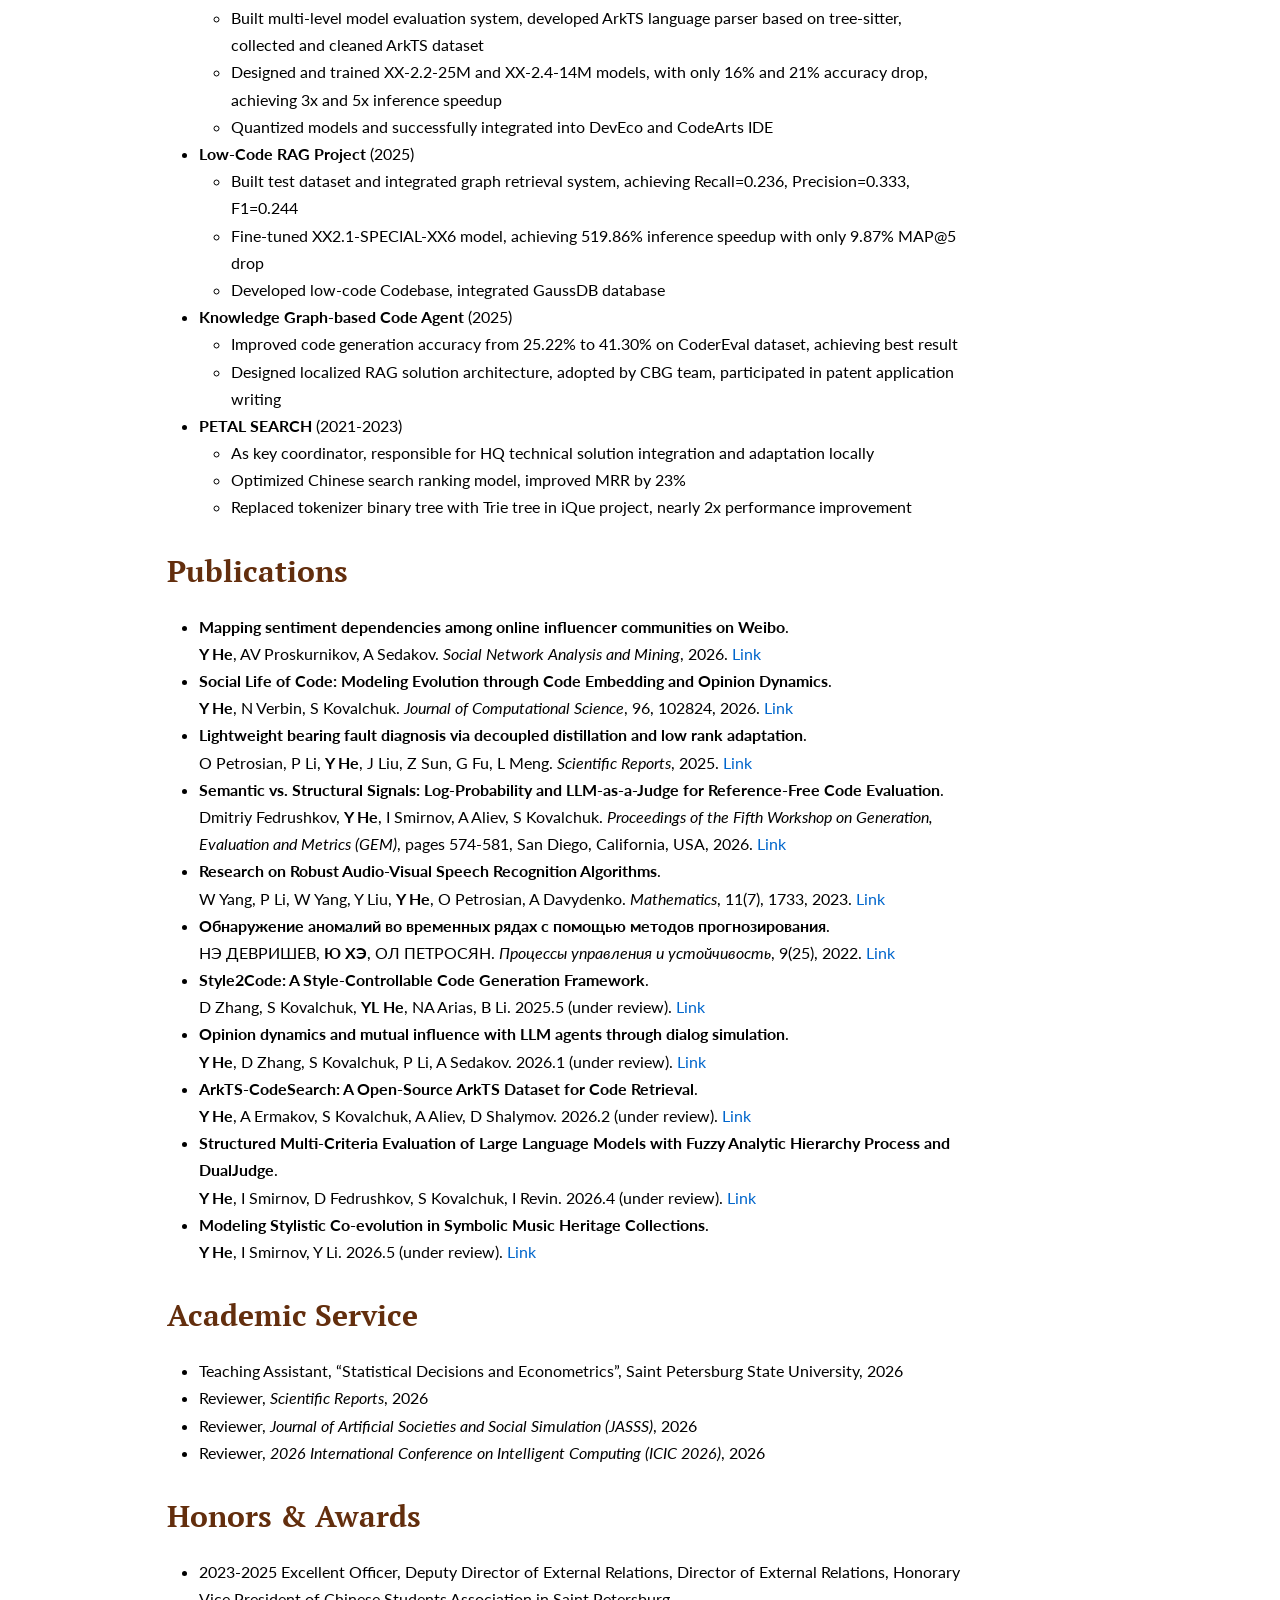
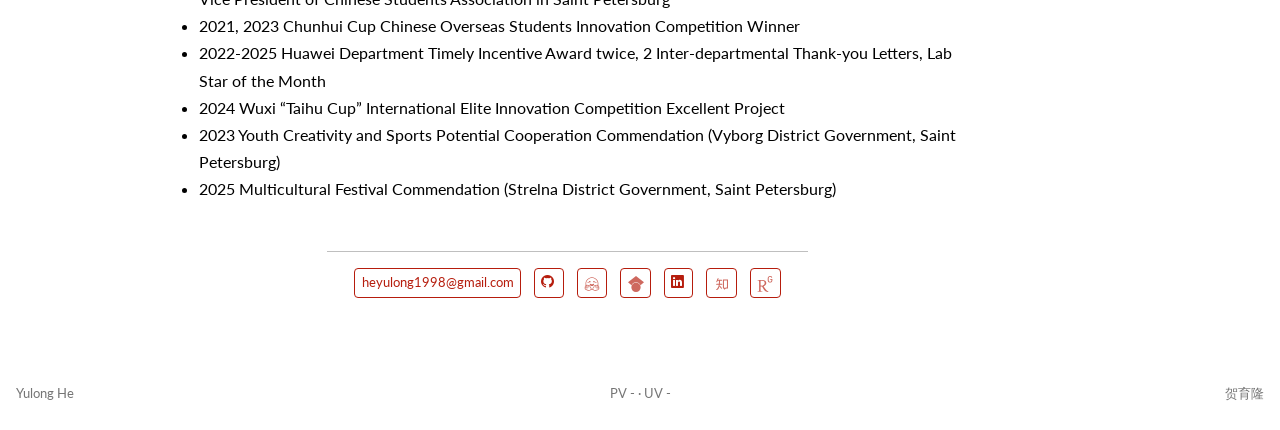
==== commit b32f3715: "Add Chinese research wiki for published work" ====
--- a/docs/index.html
+++ b/docs/index.html
@@ -25,7 +25,7 @@
 
 <script src="site_libs/quarto-nav/quarto-nav.js"></script>
 <script src="site_libs/quarto-nav/headroom.min.js"></script>
-<link href="./images/site-logo.png" rel="icon" type="image/png">
+<link href="./images/yulong.jpg" rel="icon" type="image/jpeg">
 <script src="site_libs/clipboard/clipboard.min.js"></script>
 <script src="site_libs/quarto-html/quarto.js" type="module"></script>
 <script src="site_libs/quarto-html/tabsets/tabsets.js" type="module"></script>
@@ -54,6 +54,7 @@
 }</script>
 
 
+<link rel="canonical" href="https://hreyulog.github.io/">
 </head>
 
 <body class="nav-fixed quarto-light">
@@ -72,6 +73,10 @@
 </button>
           <div class="collapse navbar-collapse" id="navbarCollapse">
             <ul class="navbar-nav navbar-nav-scroll ms-auto">
+  <li class="nav-item">
+    <a class="nav-link" href="./wiki/index.html"> 
+<span class="menu-text">研究与技术思考</span></a>
+  </li>  
   <li class="nav-item">
     <a class="nav-link active" href="./index.html" aria-current="page"> 
 <span class="menu-text">English</span></a>
@@ -306,7 +311,7 @@
     }
       var localhostRegex = new RegExp(/^(?:http|https):\/\/localhost\:?[0-9]*\//);
       var mailtoRegex = new RegExp(/^mailto:/);
-        var filterRegex = new RegExp("https:\/\/yulong1\.github\.io");
+        var filterRegex = new RegExp("https:\/\/hreyulog\.github\.io");
       var isInternal = (href) => {
           return filterRegex.test(href) || localhostRegex.test(href) || mailtoRegex.test(href);
       }
@@ -637,13 +642,13 @@
 <footer class="footer">
   <div class="nav-footer">
     <div class="nav-footer-left">
-<p><a href="https://yulong1.github.io">Yulong He</a><br></p>
+<p><a href="https://hreyulog.github.io">Yulong He</a><br></p>
 </div>   
     <div class="nav-footer-center">
 <p>PV <span id="busuanzi_site_pv">-</span> · UV <span id="busuanzi_site_uv">-</span><br></p>
 </div>
     <div class="nav-footer-right">
-<p><a href="https://yulong1.github.io">贺育隆</a><br></p>
+<p><a href="https://hreyulog.github.io">贺育隆</a><br></p>
 </div>
   </div>
 </footer>
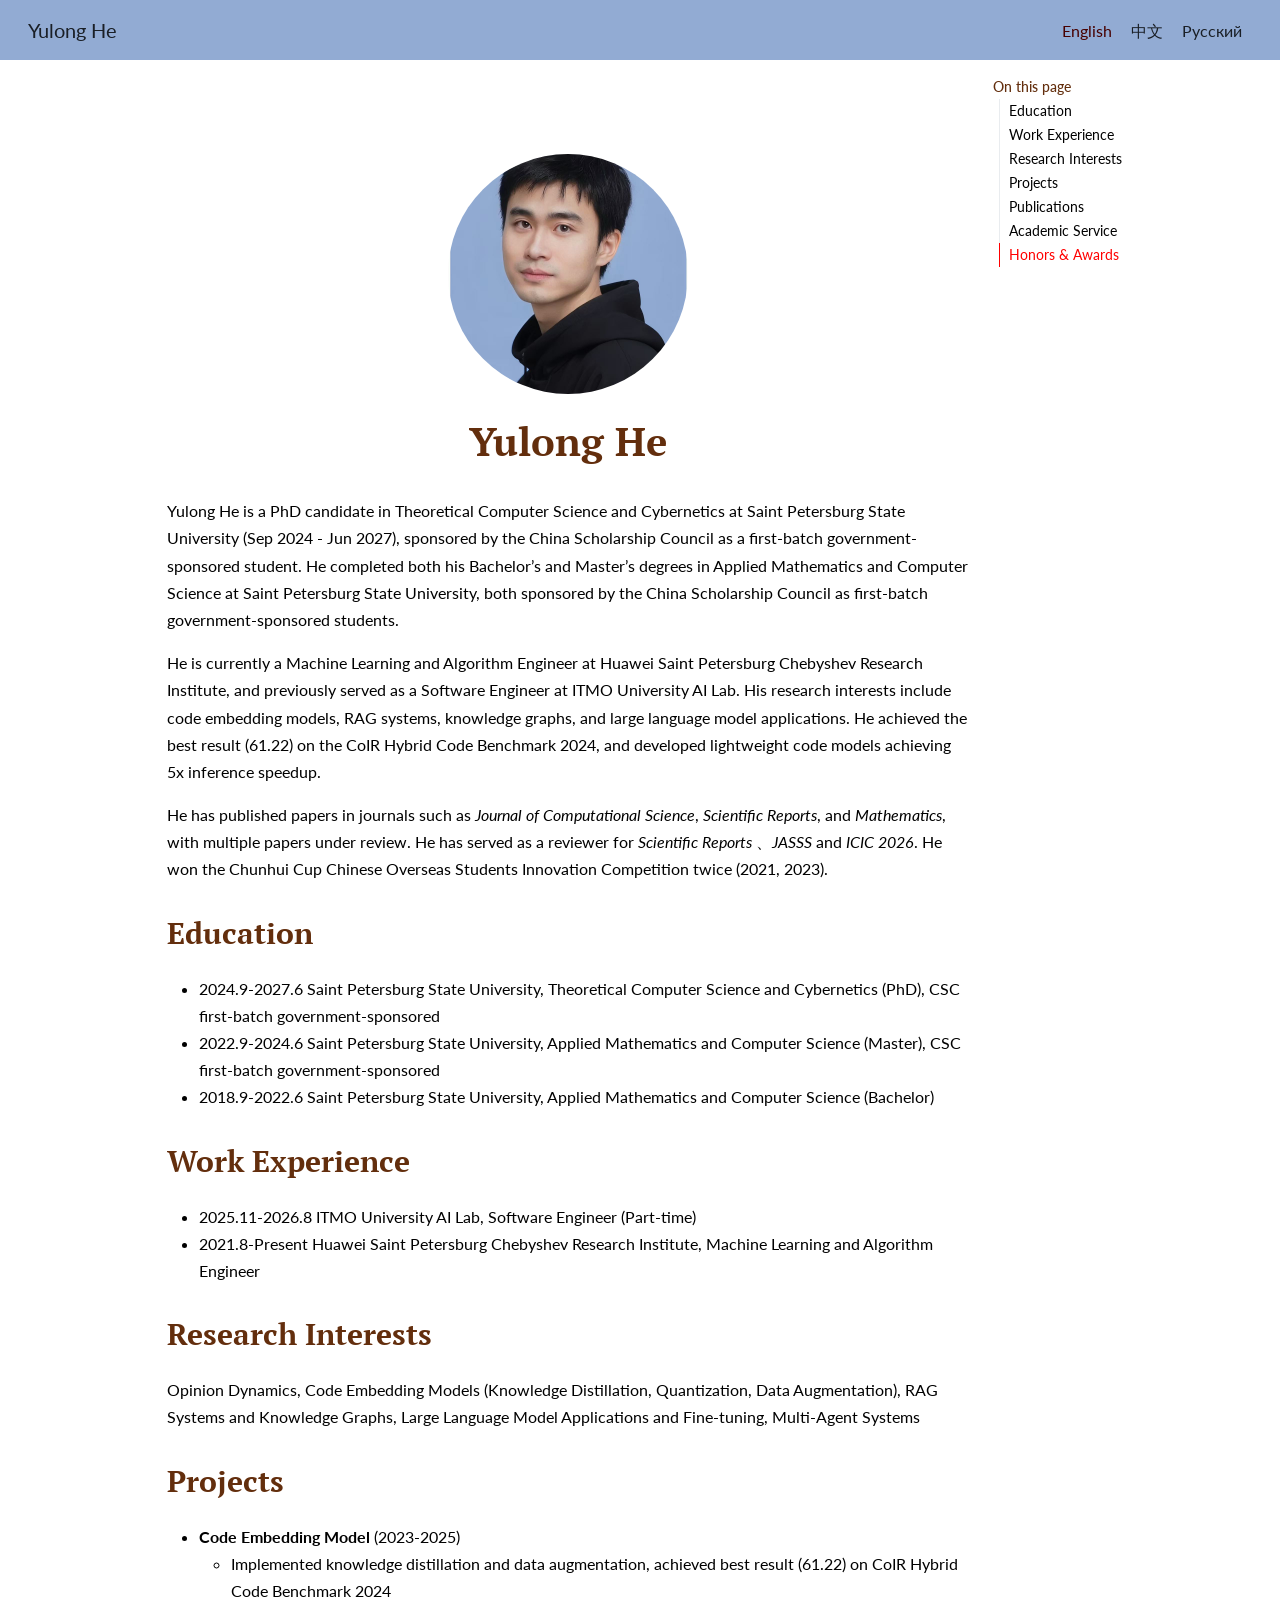
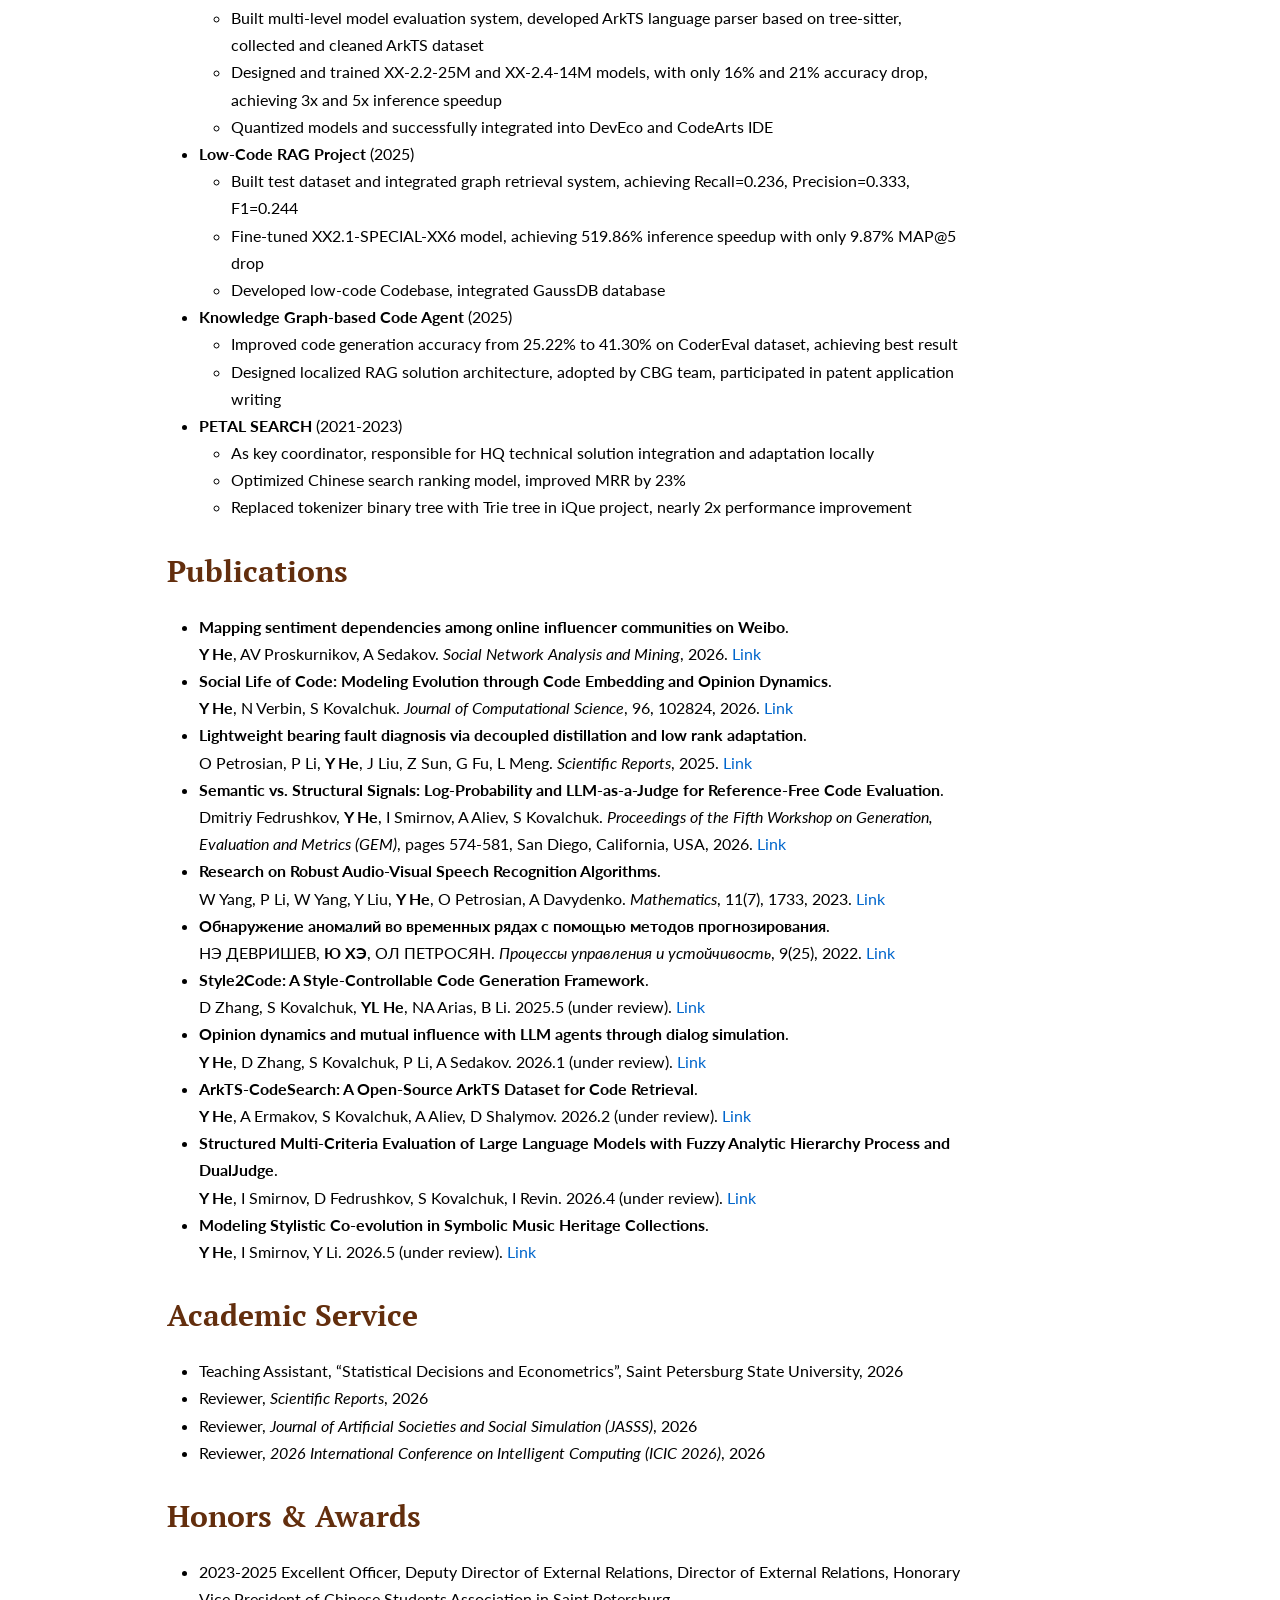
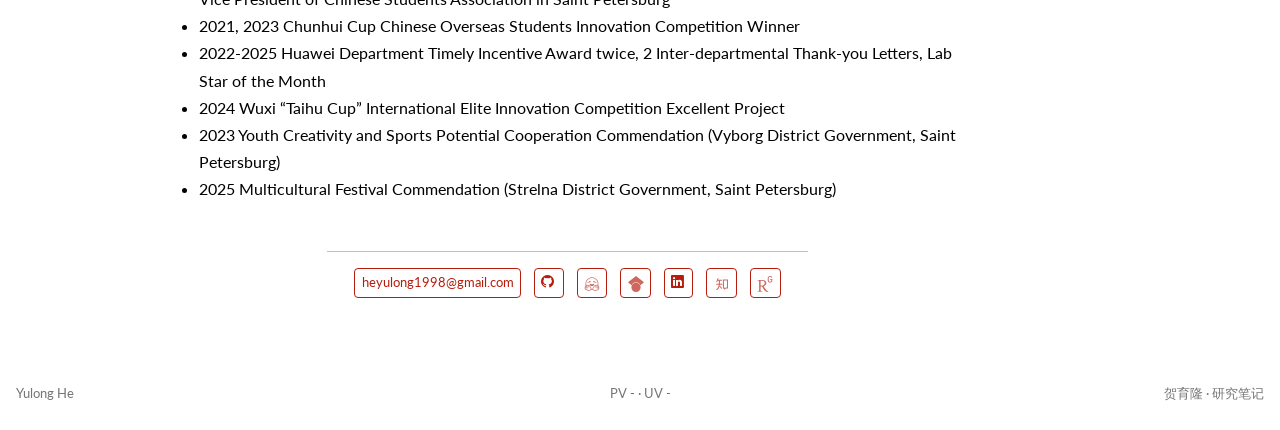
==== commit d2b45e24: "Move research wiki link from navbar to footer" ====
--- a/docs/index.html
+++ b/docs/index.html
@@ -73,10 +73,6 @@
 </button>
           <div class="collapse navbar-collapse" id="navbarCollapse">
             <ul class="navbar-nav navbar-nav-scroll ms-auto">
-  <li class="nav-item">
-    <a class="nav-link" href="./wiki/index.html"> 
-<span class="menu-text">研究与技术思考</span></a>
-  </li>  
   <li class="nav-item">
     <a class="nav-link active" href="./index.html" aria-current="page"> 
 <span class="menu-text">English</span></a>
@@ -648,7 +644,7 @@
 <p>PV <span id="busuanzi_site_pv">-</span> · UV <span id="busuanzi_site_uv">-</span><br></p>
 </div>
     <div class="nav-footer-right">
-<p><a href="https://hreyulog.github.io">贺育隆</a><br></p>
+<p><a href="https://hreyulog.github.io">贺育隆</a> · <a href="./wiki/index.html">研究笔记</a><br></p>
 </div>
   </div>
 </footer>
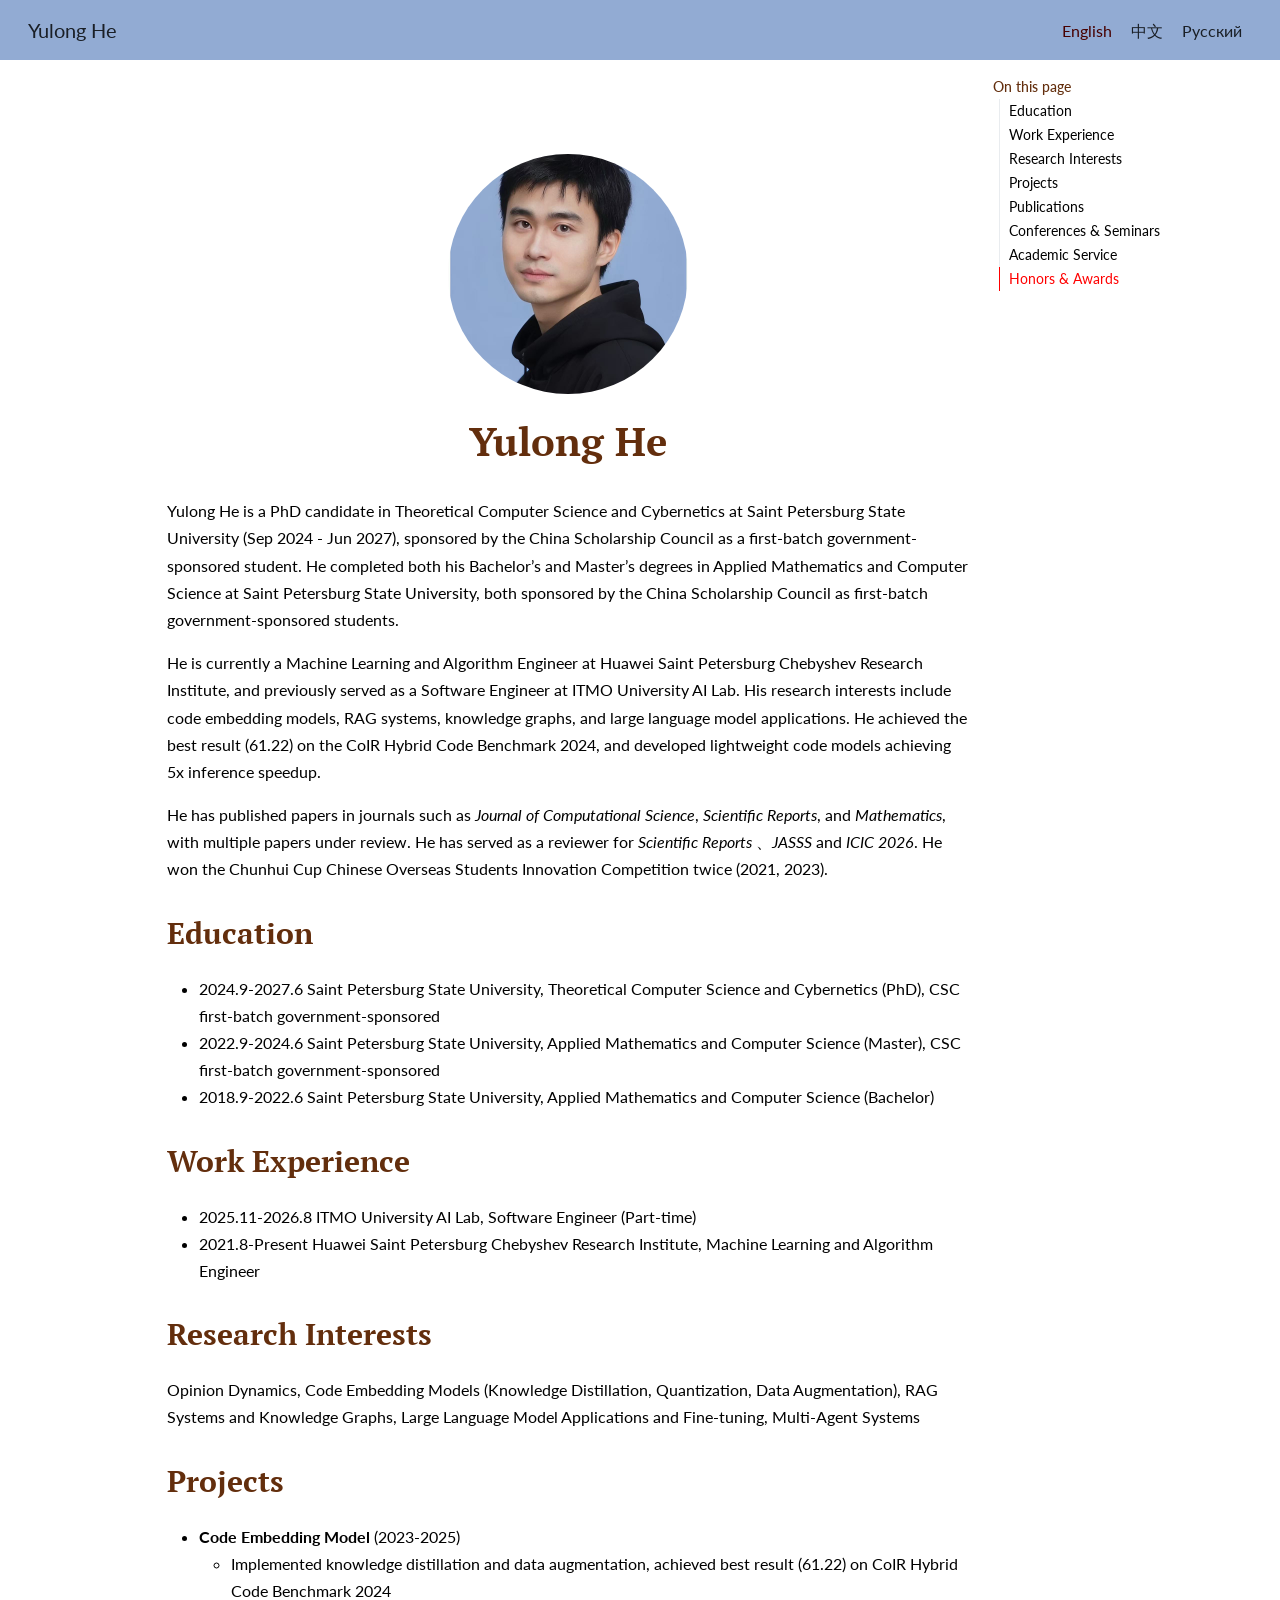
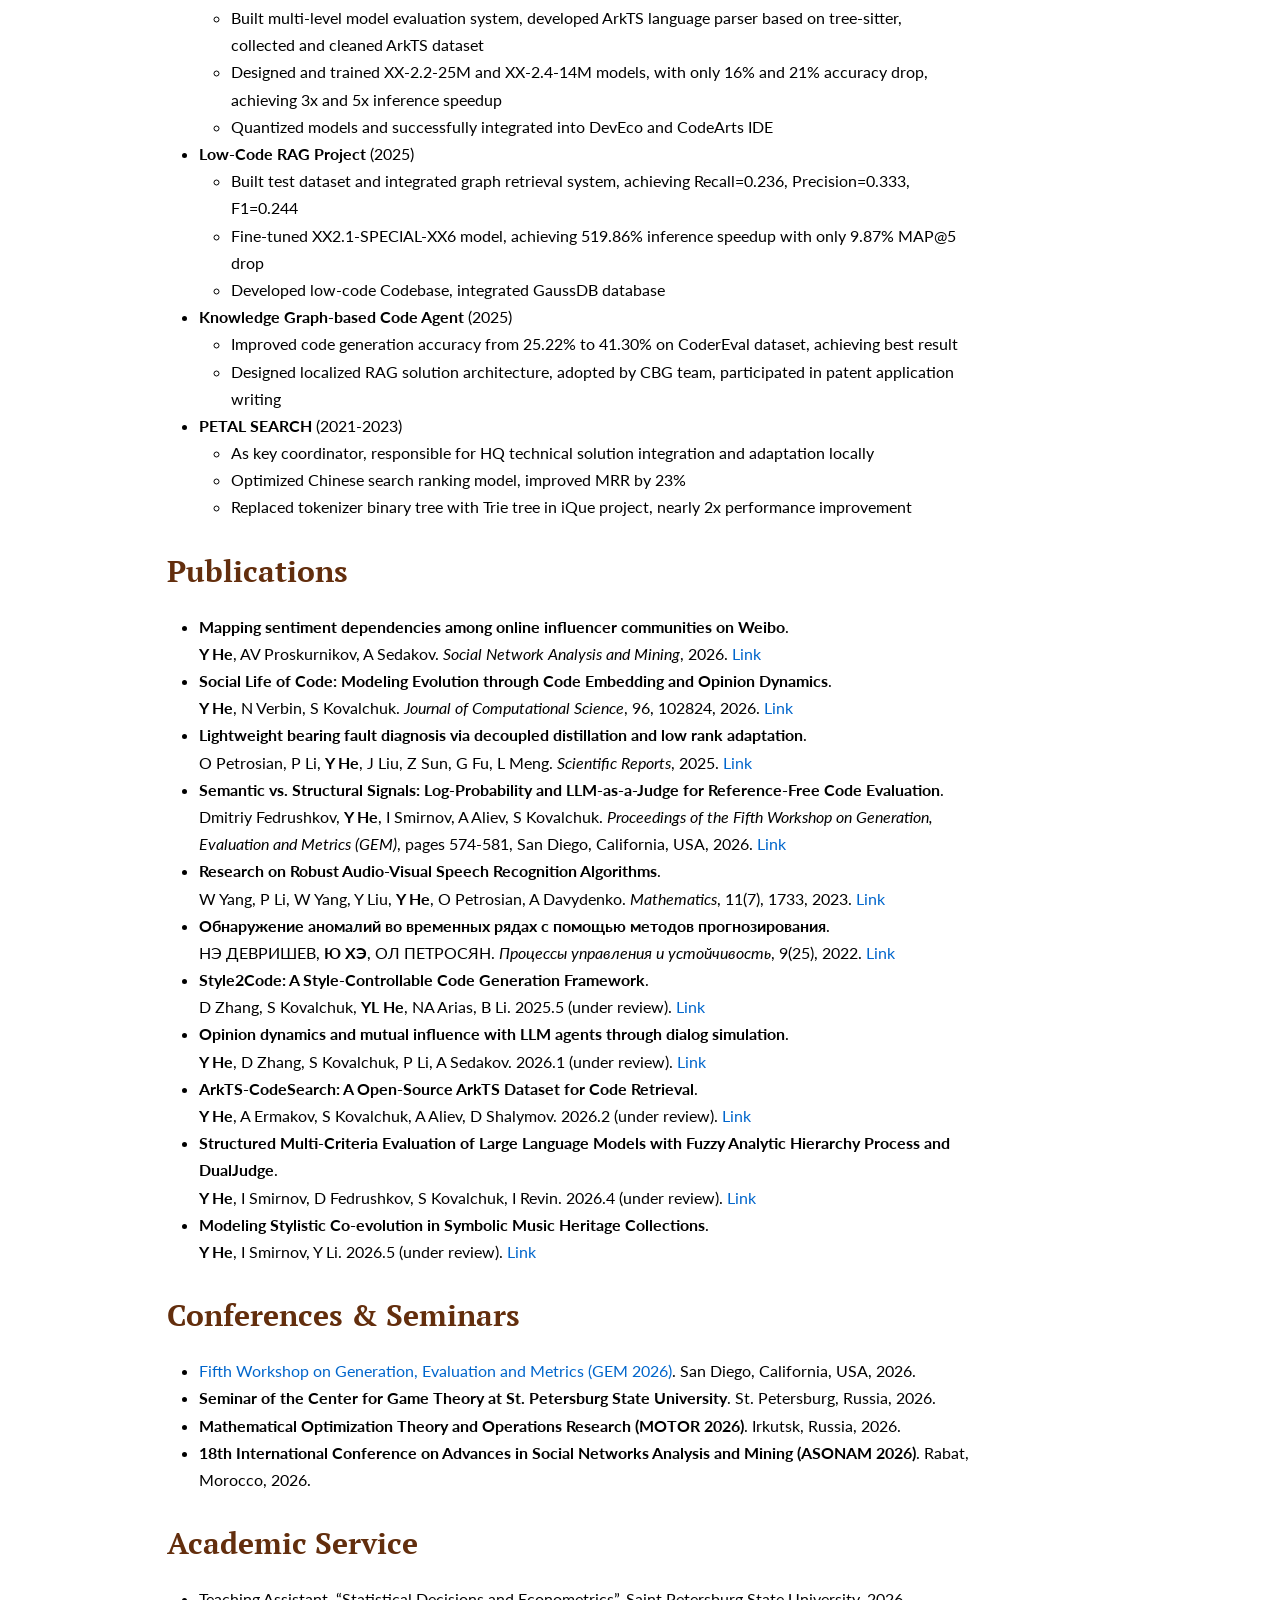
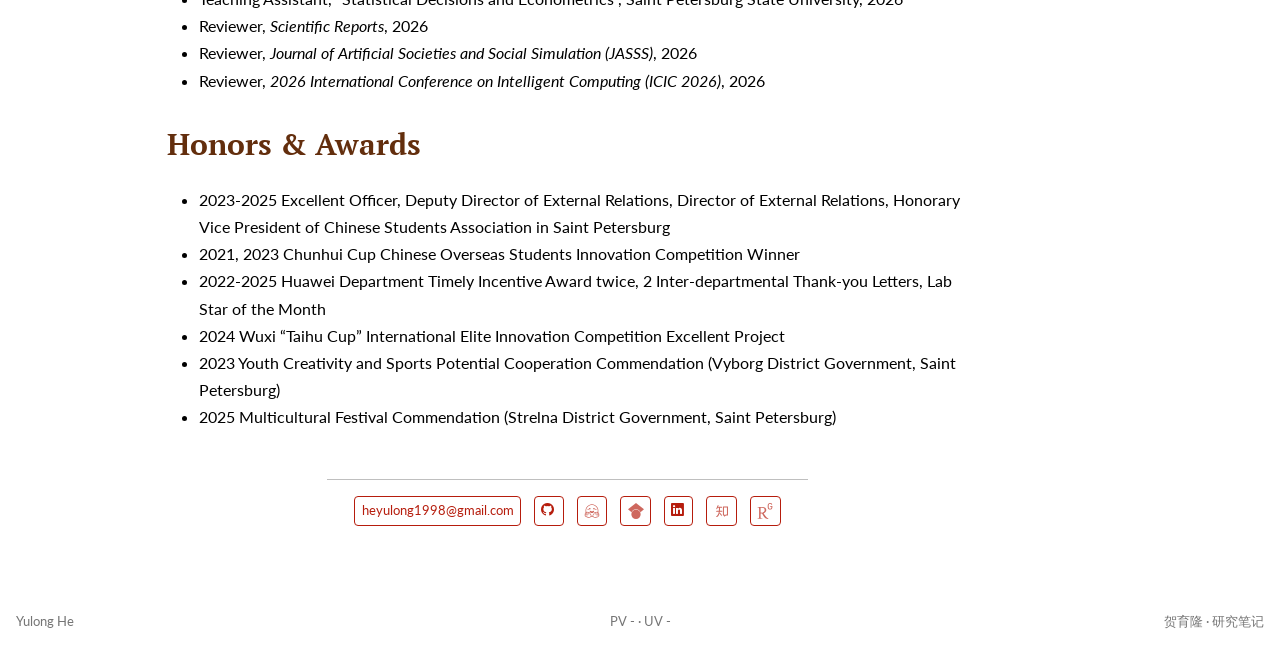
==== commit 3fdfc8d8: "Add 2026 conferences and seminars to multilingual homepage" ====
--- a/docs/index.html
+++ b/docs/index.html
@@ -105,6 +105,7 @@
   <li><a href="#research-interests" id="toc-research-interests" class="nav-link" data-scroll-target="#research-interests">Research Interests</a></li>
   <li><a href="#projects" id="toc-projects" class="nav-link" data-scroll-target="#projects">Projects</a></li>
   <li><a href="#publications" id="toc-publications" class="nav-link" data-scroll-target="#publications">Publications</a></li>
+  <li><a href="#conferences-seminars" id="toc-conferences-seminars" class="nav-link" data-scroll-target="#conferences-seminars">Conferences &amp; Seminars</a></li>
   <li><a href="#academic-service" id="toc-academic-service" class="nav-link" data-scroll-target="#academic-service">Academic Service</a></li>
   <li><a href="#honors-awards" id="toc-honors-awards" class="nav-link" data-scroll-target="#honors-awards">Honors &amp; Awards</a></li>
   </ul>
@@ -187,6 +188,15 @@
 <li><strong>ArkTS-CodeSearch: A Open-Source ArkTS Dataset for Code Retrieval</strong>.<br> <strong>Y He</strong>, A Ermakov, S Kovalchuk, A Aliev, D Shalymov. 2026.2 (under review). <a href="https://arxiv.org/abs/2602.05550">Link</a></li>
 <li><strong>Structured Multi-Criteria Evaluation of Large Language Models with Fuzzy Analytic Hierarchy Process and DualJudge</strong>.<br> <strong>Y He</strong>, I Smirnov, D Fedrushkov, S Kovalchuk, I Revin. 2026.4 (under review). <a href="https://arxiv.org/abs/2604.03742">Link</a></li>
 <li><strong>Modeling Stylistic Co-evolution in Symbolic Music Heritage Collections</strong>.<br> <strong>Y He</strong>, I Smirnov, Y Li. 2026.5 (under review). <a href="https://arxiv.org/abs/2607.23957">Link</a></li>
+</ul>
+</section>
+<section id="conferences-seminars" class="level2">
+<h2 data-anchor-id="conferences-seminars">Conferences &amp; Seminars</h2>
+<ul>
+<li><strong><a href="https://aclanthology.org/2026.gem-main.55/">Fifth Workshop on Generation, Evaluation and Metrics (GEM 2026)</a></strong>. San Diego, California, USA, 2026.</li>
+<li><strong>Seminar of the Center for Game Theory at St.&nbsp;Petersburg State University</strong>. St.&nbsp;Petersburg, Russia, 2026.</li>
+<li><strong>Mathematical Optimization Theory and Operations Research (MOTOR 2026)</strong>. Irkutsk, Russia, 2026.</li>
+<li><strong>18th International Conference on Advances in Social Networks Analysis and Mining (ASONAM 2026)</strong>. Rabat, Morocco, 2026.</li>
 </ul>
 </section>
 <section id="academic-service" class="level2">
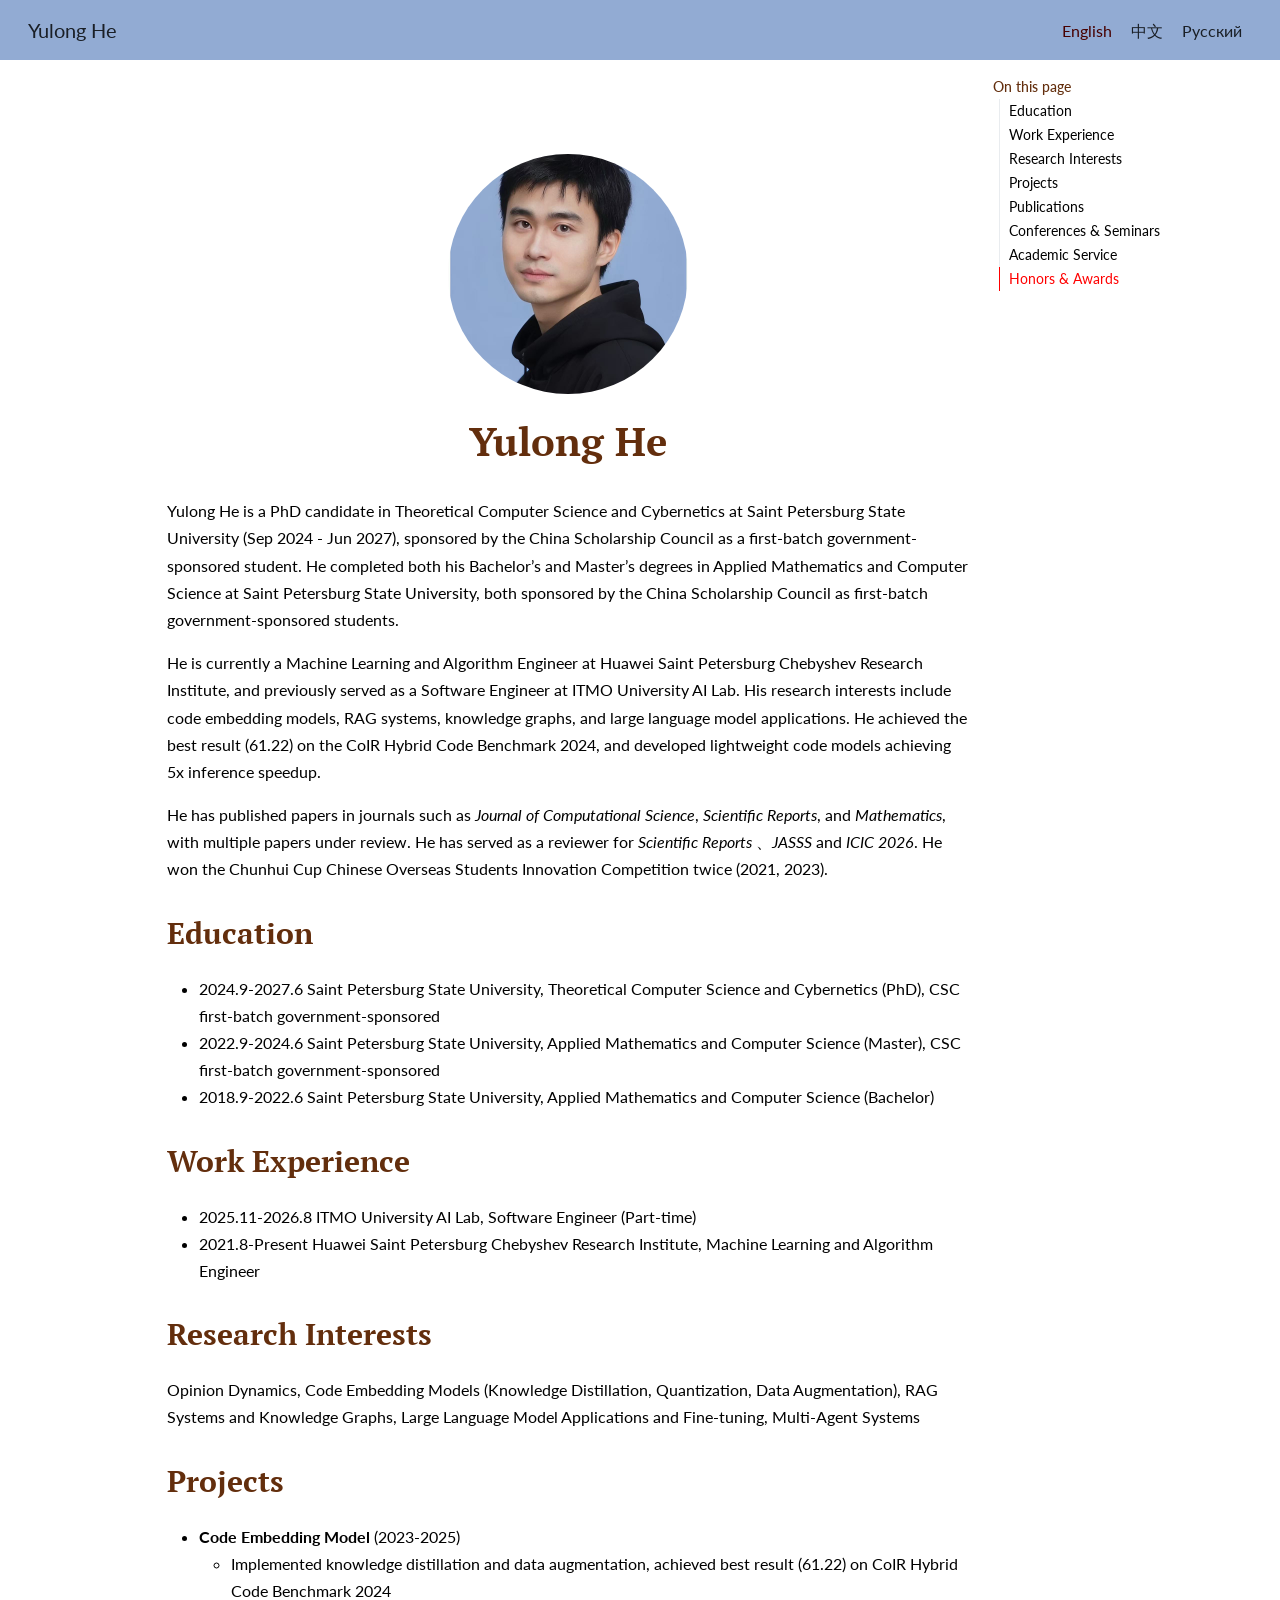
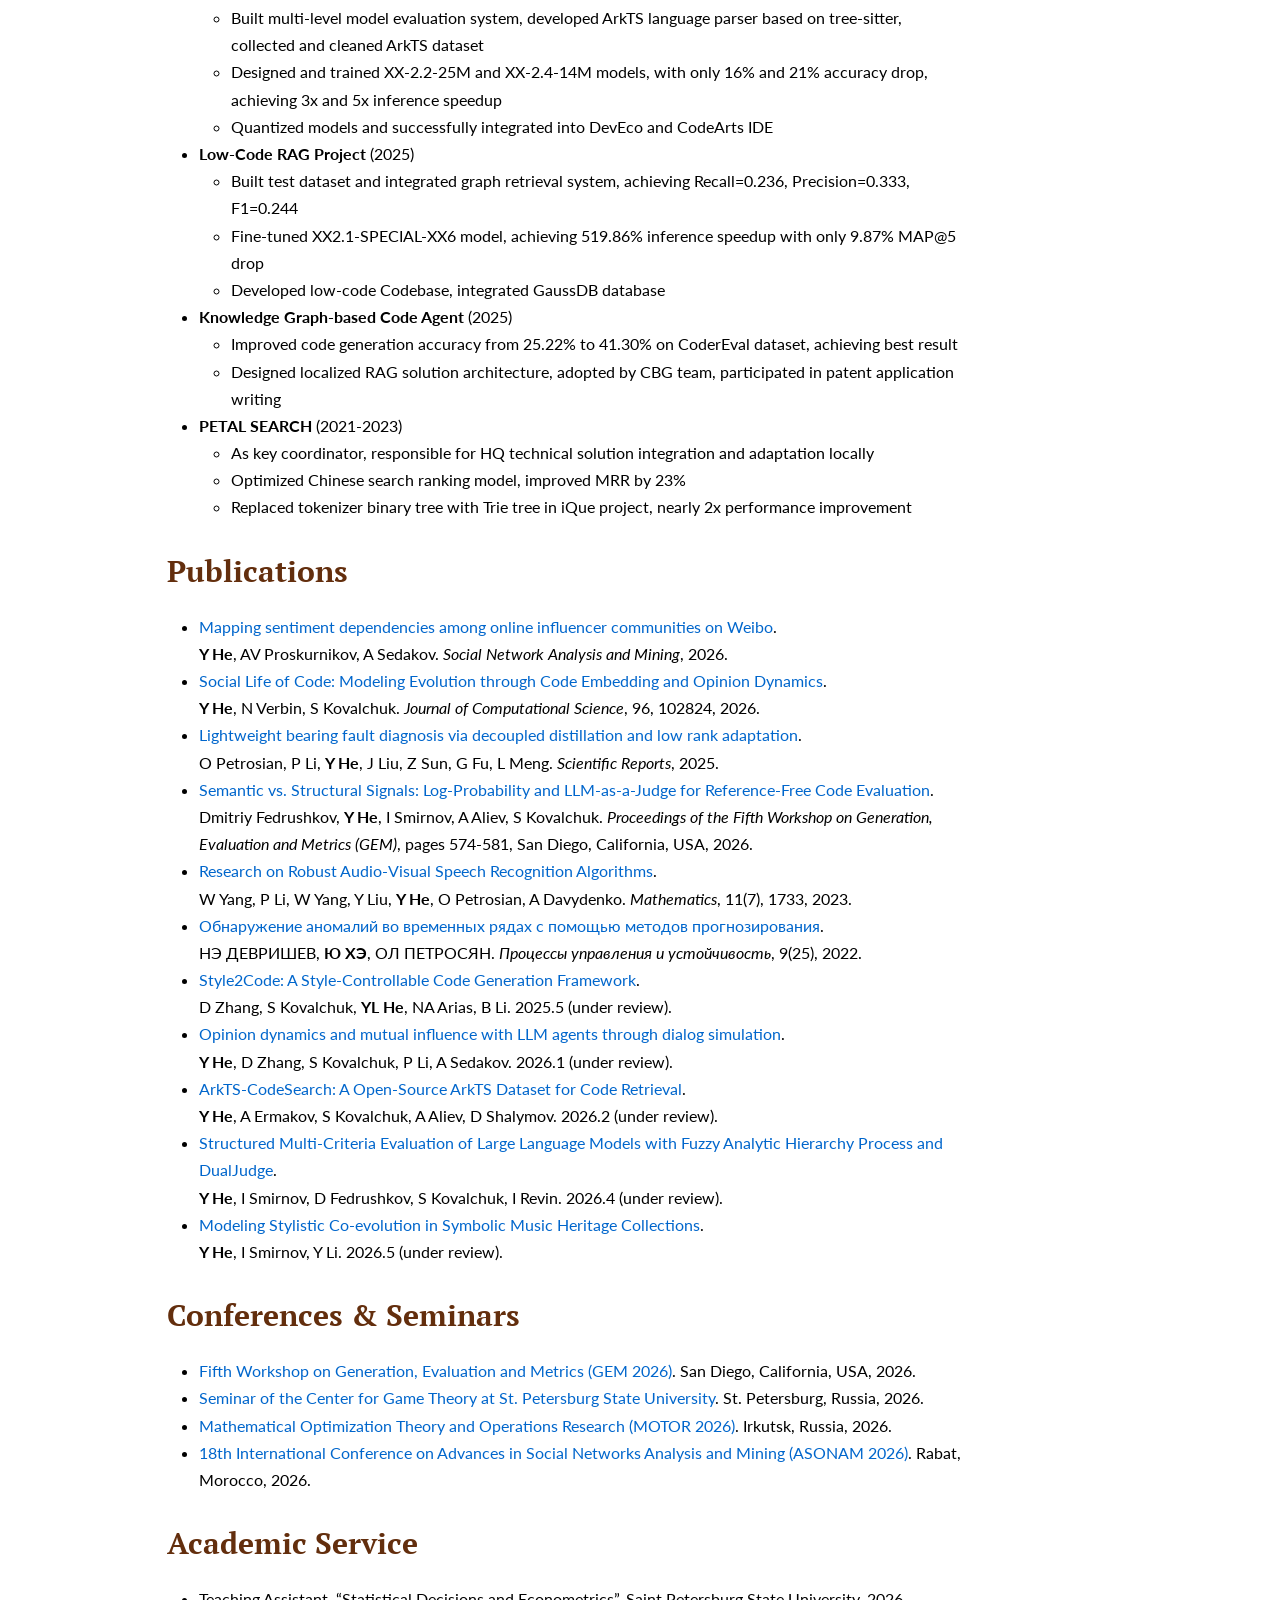
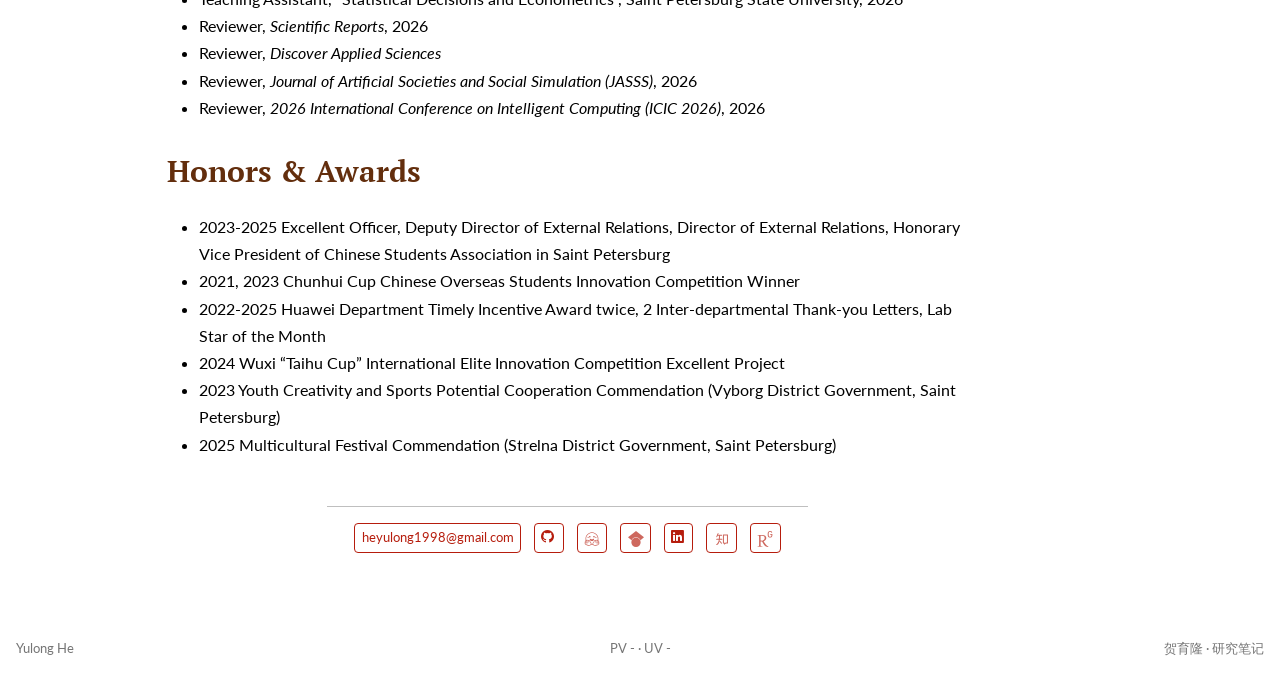
==== commit 6ea5e84c: "Link publication and conference titles and add reviewer service" ====
--- a/docs/index.html
+++ b/docs/index.html
@@ -177,26 +177,26 @@
 <section id="publications" class="level2">
 <h2 data-anchor-id="publications">Publications</h2>
 <ul>
-<li><strong>Mapping sentiment dependencies among online influencer communities on Weibo</strong>.<br> <strong>Y He</strong>, AV Proskurnikov, A Sedakov. <em>Social Network Analysis and Mining</em>, 2026. <a href="https://doi.org/10.1007/s13278-026-01645-w">Link</a></li>
-<li><strong>Social Life of Code: Modeling Evolution through Code Embedding and Opinion Dynamics</strong>.<br> <strong>Y He</strong>, N Verbin, S Kovalchuk. <em>Journal of Computational Science</em>, 96, 102824, 2026. <a href="https://doi.org/10.1016/j.jocs.2026.102824">Link</a></li>
-<li><strong>Lightweight bearing fault diagnosis via decoupled distillation and low rank adaptation</strong>.<br> O Petrosian, P Li, <strong>Y He</strong>, J Liu, Z Sun, G Fu, L Meng. <em>Scientific Reports</em>, 2025. <a href="https://doi.org/10.1038/s41598-025-06734-y">Link</a></li>
-<li><strong>Semantic vs.&nbsp;Structural Signals: Log-Probability and LLM-as-a-Judge for Reference-Free Code Evaluation</strong>.<br> Dmitriy Fedrushkov, <strong>Y He</strong>, I Smirnov, A Aliev, S Kovalchuk. <em>Proceedings of the Fifth Workshop on Generation, Evaluation and Metrics (GEM)</em>, pages 574-581, San Diego, California, USA, 2026. <a href="https://aclanthology.org/2026.gem-main.55/">Link</a></li>
-<li><strong>Research on Robust Audio-Visual Speech Recognition Algorithms</strong>.<br> W Yang, P Li, W Yang, Y Liu, <strong>Y He</strong>, O Petrosian, A Davydenko. <em>Mathematics</em>, 11(7), 1733, 2023. <a href="https://doi.org/10.3390/math11071733">Link</a></li>
-<li><strong>Обнаружение аномалий во временных рядах с помощью методов прогнозирования</strong>.<br> НЭ ДЕВРИШЕВ, <strong>Ю ХЭ</strong>, ОЛ ПЕТРОСЯН. <em>Процессы управления и устойчивость</em>, 9(25), 2022. <a href="https://dspace.spbu.ru/bitstream/11701/37048/1/cps2022.pdf">Link</a></li>
-<li><strong>Style2Code: A Style-Controllable Code Generation Framework</strong>.<br> D Zhang, S Kovalchuk, <strong>YL He</strong>, NA Arias, B Li. 2025.5 (under review). <a href="https://arxiv.org/abs/2505.19442">Link</a></li>
-<li><strong>Opinion dynamics and mutual influence with LLM agents through dialog simulation</strong>.<br> <strong>Y He</strong>, D Zhang, S Kovalchuk, P Li, A Sedakov. 2026.1 (under review). <a href="https://arxiv.org/abs/2602.12583">Link</a></li>
-<li><strong>ArkTS-CodeSearch: A Open-Source ArkTS Dataset for Code Retrieval</strong>.<br> <strong>Y He</strong>, A Ermakov, S Kovalchuk, A Aliev, D Shalymov. 2026.2 (under review). <a href="https://arxiv.org/abs/2602.05550">Link</a></li>
-<li><strong>Structured Multi-Criteria Evaluation of Large Language Models with Fuzzy Analytic Hierarchy Process and DualJudge</strong>.<br> <strong>Y He</strong>, I Smirnov, D Fedrushkov, S Kovalchuk, I Revin. 2026.4 (under review). <a href="https://arxiv.org/abs/2604.03742">Link</a></li>
-<li><strong>Modeling Stylistic Co-evolution in Symbolic Music Heritage Collections</strong>.<br> <strong>Y He</strong>, I Smirnov, Y Li. 2026.5 (under review). <a href="https://arxiv.org/abs/2607.23957">Link</a></li>
+<li><strong><a href="https://doi.org/10.1007/s13278-026-01645-w">Mapping sentiment dependencies among online influencer communities on Weibo</a></strong>.<br> <strong>Y He</strong>, AV Proskurnikov, A Sedakov. <em>Social Network Analysis and Mining</em>, 2026.</li>
+<li><strong><a href="https://doi.org/10.1016/j.jocs.2026.102824">Social Life of Code: Modeling Evolution through Code Embedding and Opinion Dynamics</a></strong>.<br> <strong>Y He</strong>, N Verbin, S Kovalchuk. <em>Journal of Computational Science</em>, 96, 102824, 2026.</li>
+<li><strong><a href="https://doi.org/10.1038/s41598-025-06734-y">Lightweight bearing fault diagnosis via decoupled distillation and low rank adaptation</a></strong>.<br> O Petrosian, P Li, <strong>Y He</strong>, J Liu, Z Sun, G Fu, L Meng. <em>Scientific Reports</em>, 2025.</li>
+<li><strong><a href="https://aclanthology.org/2026.gem-main.55/">Semantic vs.&nbsp;Structural Signals: Log-Probability and LLM-as-a-Judge for Reference-Free Code Evaluation</a></strong>.<br> Dmitriy Fedrushkov, <strong>Y He</strong>, I Smirnov, A Aliev, S Kovalchuk. <em>Proceedings of the Fifth Workshop on Generation, Evaluation and Metrics (GEM)</em>, pages 574-581, San Diego, California, USA, 2026.</li>
+<li><strong><a href="https://doi.org/10.3390/math11071733">Research on Robust Audio-Visual Speech Recognition Algorithms</a></strong>.<br> W Yang, P Li, W Yang, Y Liu, <strong>Y He</strong>, O Petrosian, A Davydenko. <em>Mathematics</em>, 11(7), 1733, 2023.</li>
+<li><strong><a href="https://dspace.spbu.ru/bitstream/11701/37048/1/cps2022.pdf">Обнаружение аномалий во временных рядах с помощью методов прогнозирования</a></strong>.<br> НЭ ДЕВРИШЕВ, <strong>Ю ХЭ</strong>, ОЛ ПЕТРОСЯН. <em>Процессы управления и устойчивость</em>, 9(25), 2022.</li>
+<li><strong><a href="https://arxiv.org/abs/2505.19442">Style2Code: A Style-Controllable Code Generation Framework</a></strong>.<br> D Zhang, S Kovalchuk, <strong>YL He</strong>, NA Arias, B Li. 2025.5 (under review).</li>
+<li><strong><a href="https://arxiv.org/abs/2602.12583">Opinion dynamics and mutual influence with LLM agents through dialog simulation</a></strong>.<br> <strong>Y He</strong>, D Zhang, S Kovalchuk, P Li, A Sedakov. 2026.1 (under review).</li>
+<li><strong><a href="https://arxiv.org/abs/2602.05550">ArkTS-CodeSearch: A Open-Source ArkTS Dataset for Code Retrieval</a></strong>.<br> <strong>Y He</strong>, A Ermakov, S Kovalchuk, A Aliev, D Shalymov. 2026.2 (under review).</li>
+<li><strong><a href="https://arxiv.org/abs/2604.03742">Structured Multi-Criteria Evaluation of Large Language Models with Fuzzy Analytic Hierarchy Process and DualJudge</a></strong>.<br> <strong>Y He</strong>, I Smirnov, D Fedrushkov, S Kovalchuk, I Revin. 2026.4 (under review).</li>
+<li><strong><a href="https://arxiv.org/abs/2607.23957">Modeling Stylistic Co-evolution in Symbolic Music Heritage Collections</a></strong>.<br> <strong>Y He</strong>, I Smirnov, Y Li. 2026.5 (under review).</li>
 </ul>
 </section>
 <section id="conferences-seminars" class="level2">
 <h2 data-anchor-id="conferences-seminars">Conferences &amp; Seminars</h2>
 <ul>
 <li><strong><a href="https://aclanthology.org/2026.gem-main.55/">Fifth Workshop on Generation, Evaluation and Metrics (GEM 2026)</a></strong>. San Diego, California, USA, 2026.</li>
-<li><strong>Seminar of the Center for Game Theory at St.&nbsp;Petersburg State University</strong>. St.&nbsp;Petersburg, Russia, 2026.</li>
-<li><strong>Mathematical Optimization Theory and Operations Research (MOTOR 2026)</strong>. Irkutsk, Russia, 2026.</li>
-<li><strong>18th International Conference on Advances in Social Networks Analysis and Mining (ASONAM 2026)</strong>. Rabat, Morocco, 2026.</li>
+<li><strong><a href="https://apmath.spbu.ru/1416-seminar-tsentra-teorii-igr-spbgu.html">Seminar of the Center for Game Theory at St.&nbsp;Petersburg State University</a></strong>. St.&nbsp;Petersburg, Russia, 2026.</li>
+<li><strong><a href="https://conference.icc.ru/event/9/page/66-about">Mathematical Optimization Theory and Operations Research (MOTOR 2026)</a></strong>. Irkutsk, Russia, 2026.</li>
+<li><strong><a href="https://asonam.cpsc.ucalgary.ca/2026/">18th International Conference on Advances in Social Networks Analysis and Mining (ASONAM 2026)</a></strong>. Rabat, Morocco, 2026.</li>
 </ul>
 </section>
 <section id="academic-service" class="level2">
@@ -204,6 +204,7 @@
 <ul>
 <li>Teaching Assistant, “Statistical Decisions and Econometrics”, Saint Petersburg State University, 2026</li>
 <li>Reviewer, <em>Scientific Reports</em>, 2026</li>
+<li>Reviewer, <em>Discover Applied Sciences</em></li>
 <li>Reviewer, <em>Journal of Artificial Societies and Social Simulation (JASSS)</em>, 2026</li>
 <li>Reviewer, <em>2026 International Conference on Intelligent Computing (ICIC 2026)</em>, 2026</li>
 </ul>
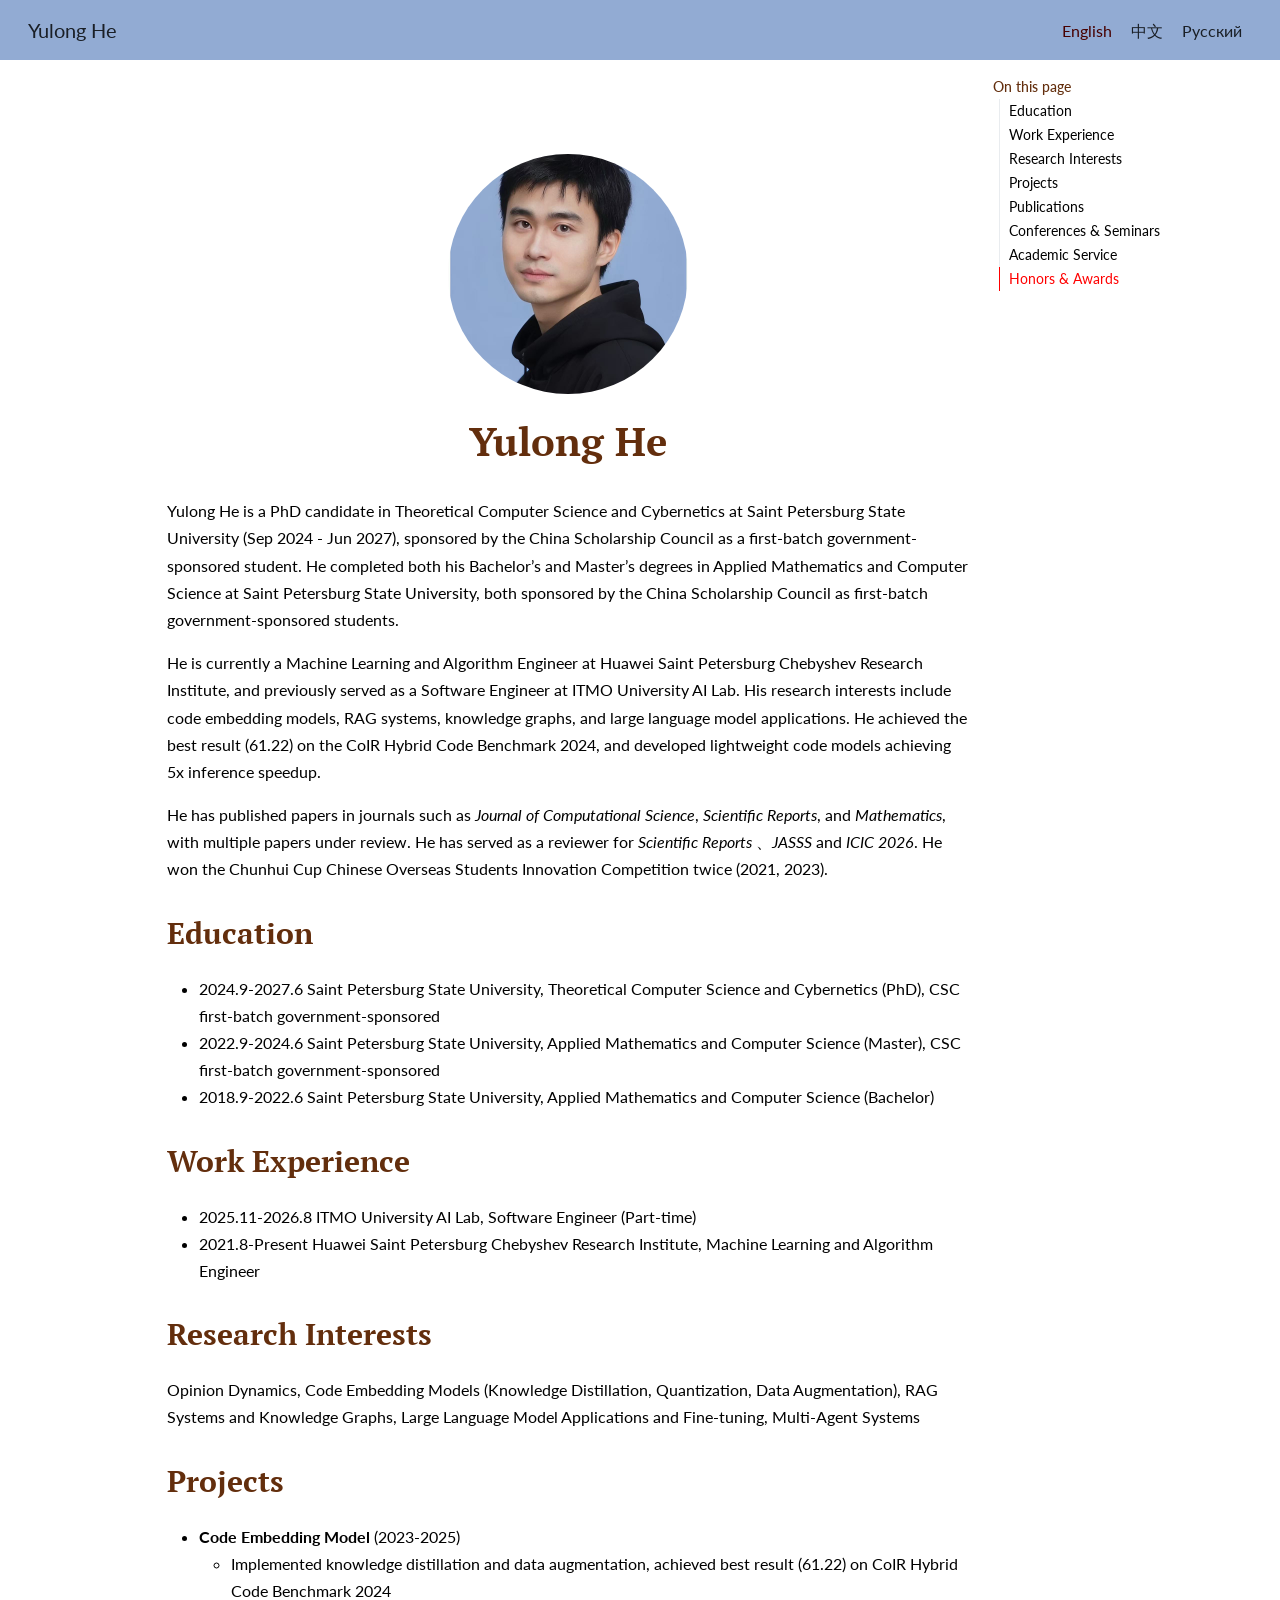
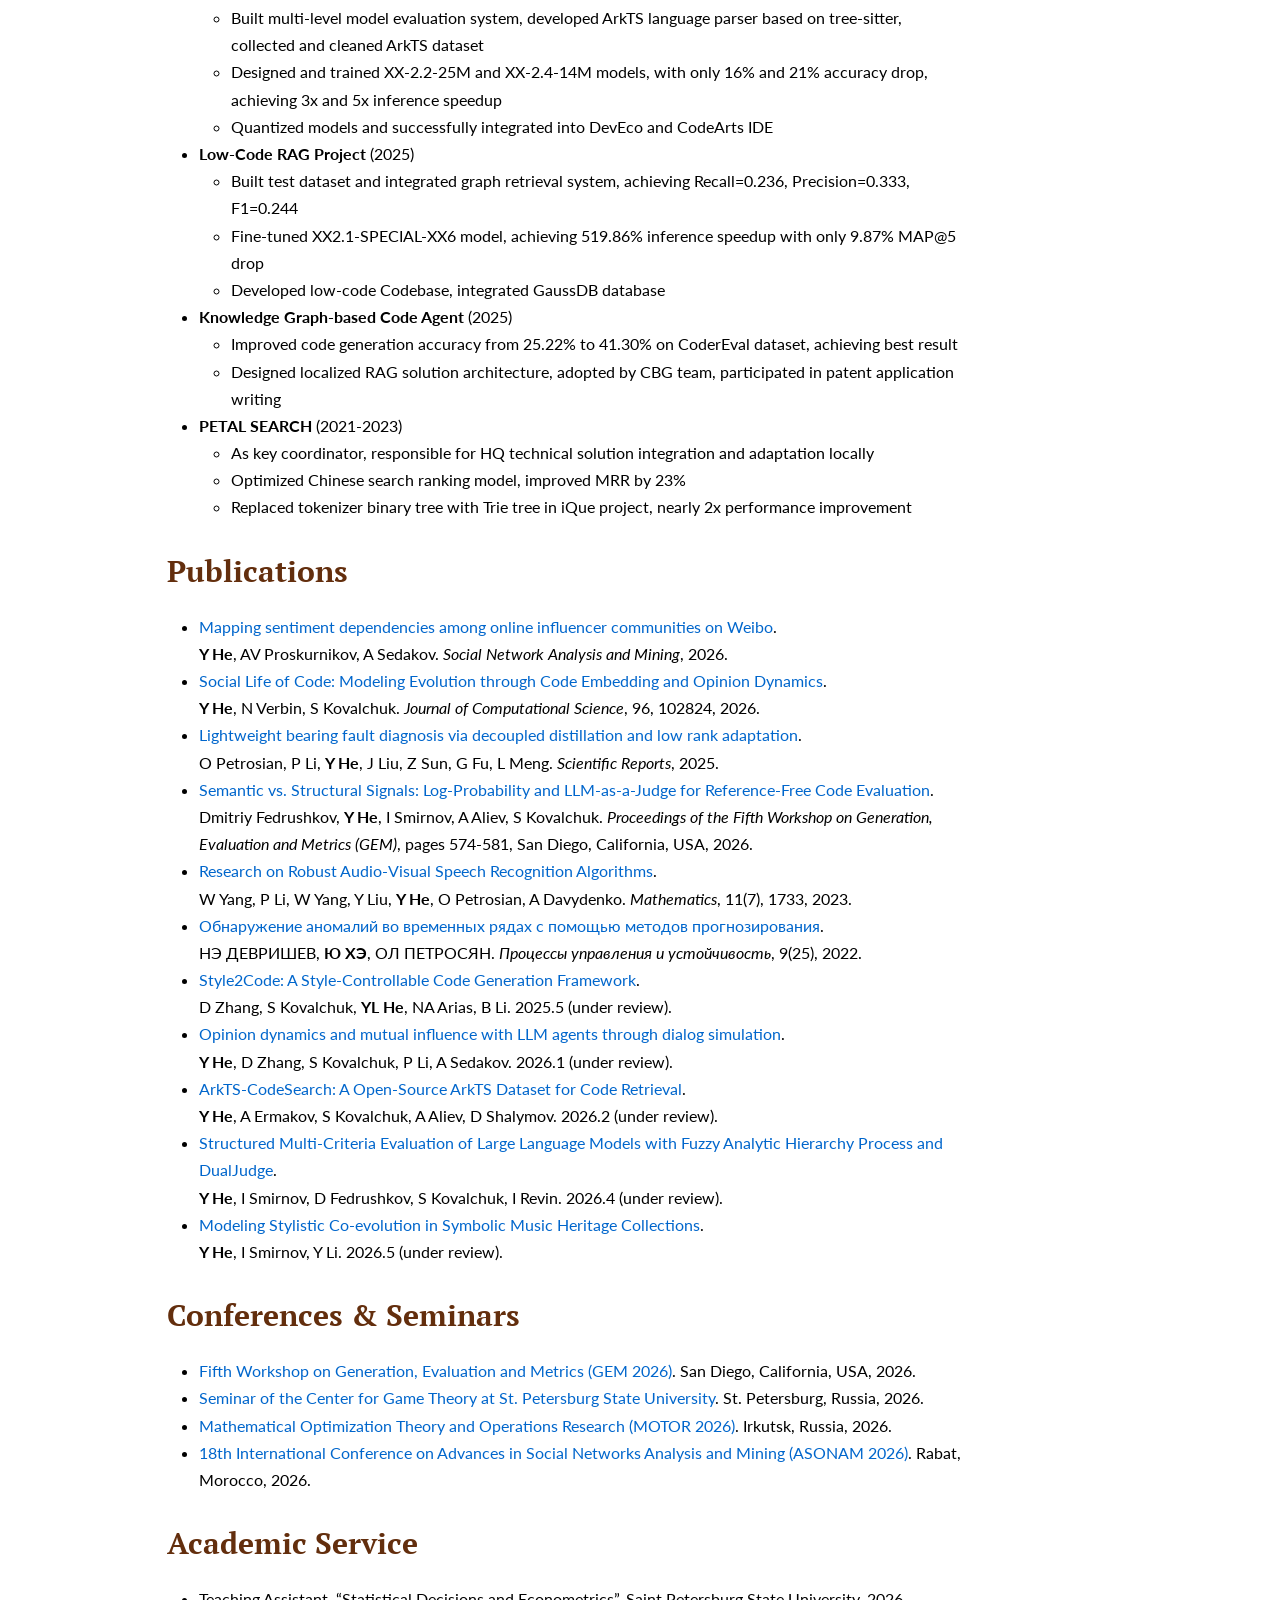
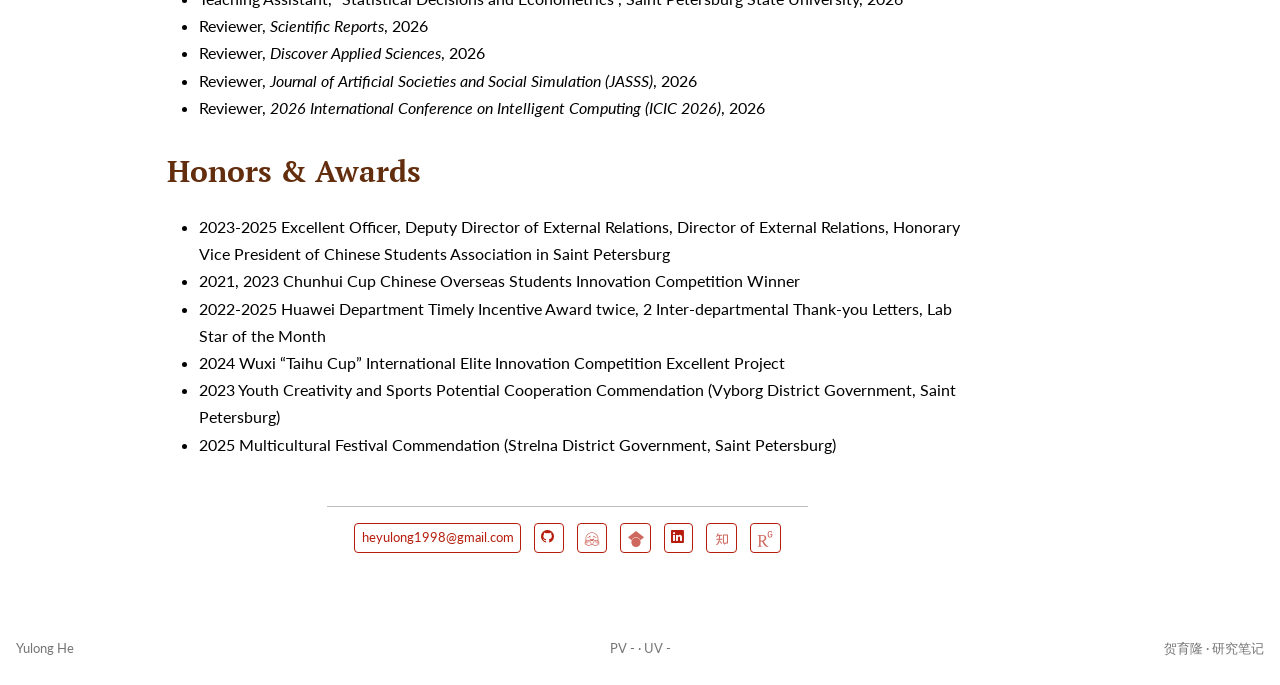
==== commit 3e23a138: "Date Discover Applied Sciences reviewer service in all languages" ====
--- a/docs/index.html
+++ b/docs/index.html
@@ -204,7 +204,7 @@
 <ul>
 <li>Teaching Assistant, “Statistical Decisions and Econometrics”, Saint Petersburg State University, 2026</li>
 <li>Reviewer, <em>Scientific Reports</em>, 2026</li>
-<li>Reviewer, <em>Discover Applied Sciences</em></li>
+<li>Reviewer, <em>Discover Applied Sciences</em>, 2026</li>
 <li>Reviewer, <em>Journal of Artificial Societies and Social Simulation (JASSS)</em>, 2026</li>
 <li>Reviewer, <em>2026 International Conference on Intelligent Computing (ICIC 2026)</em>, 2026</li>
 </ul>
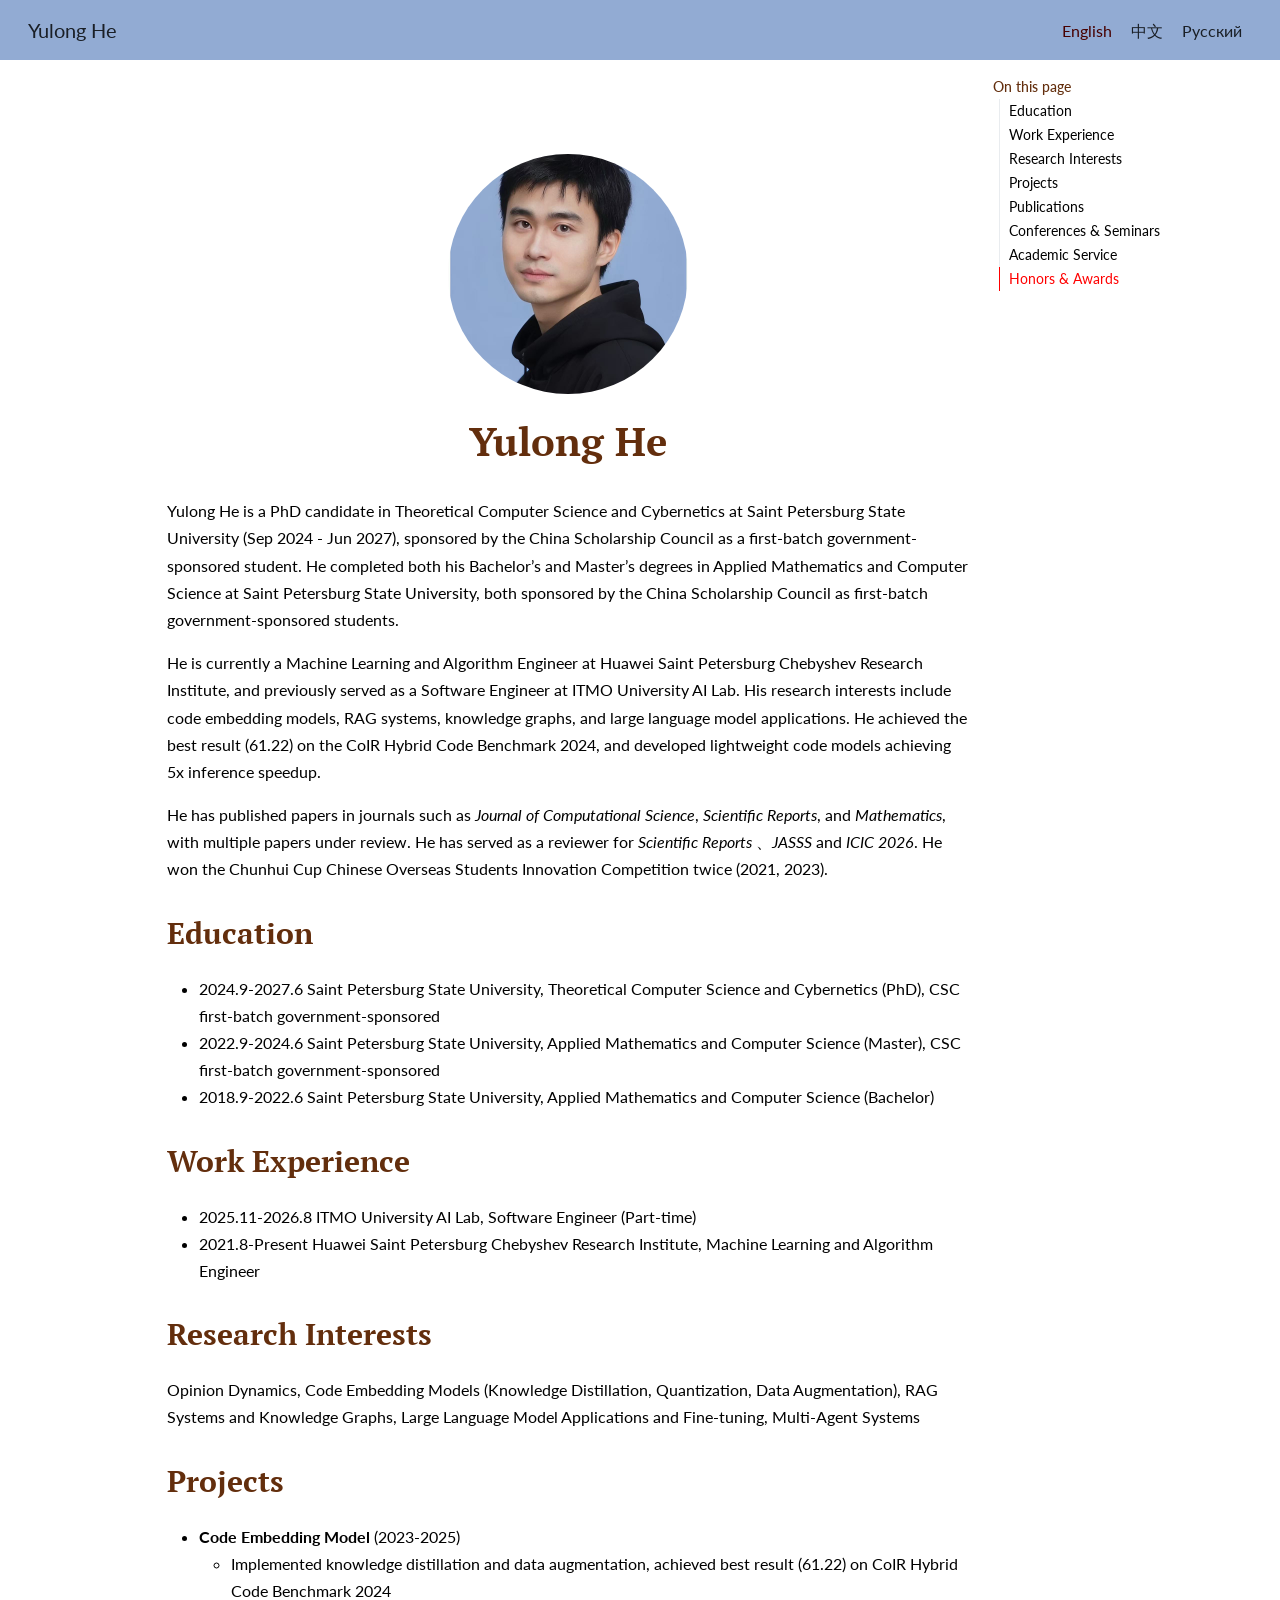
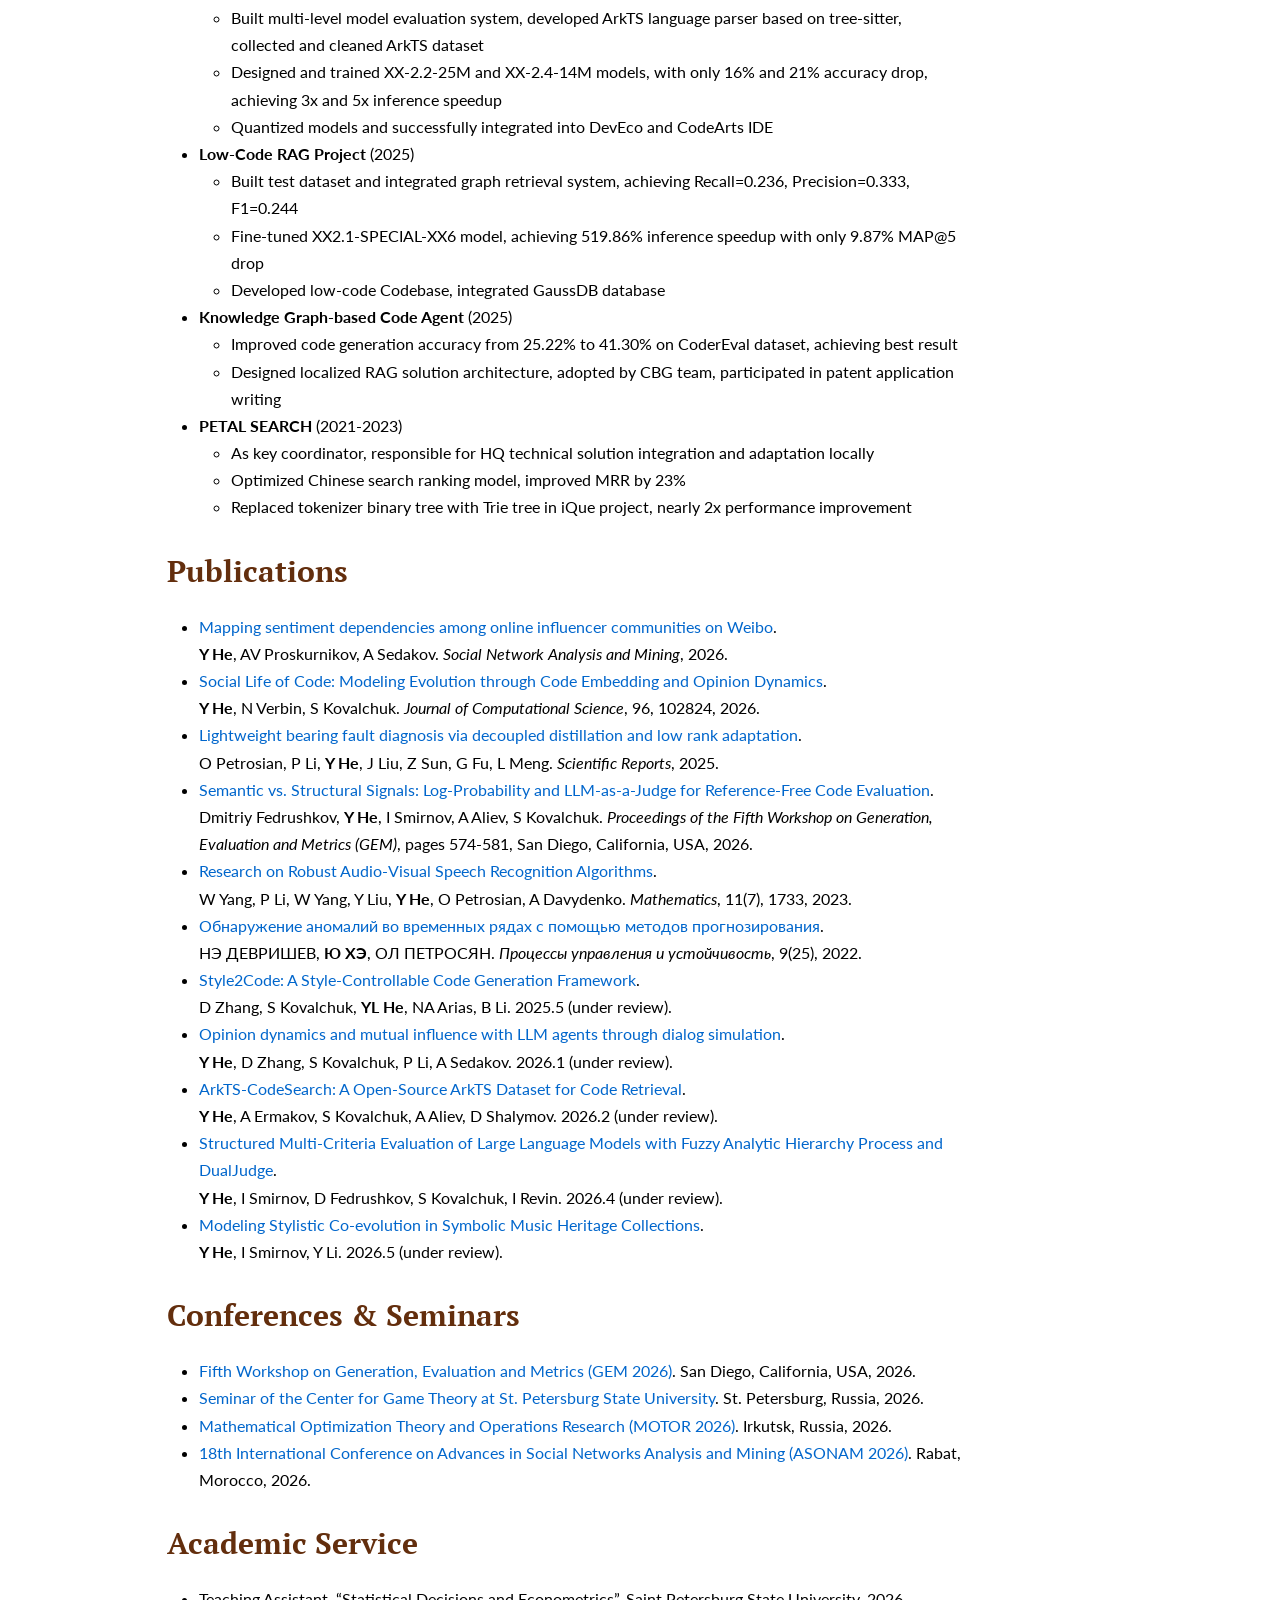
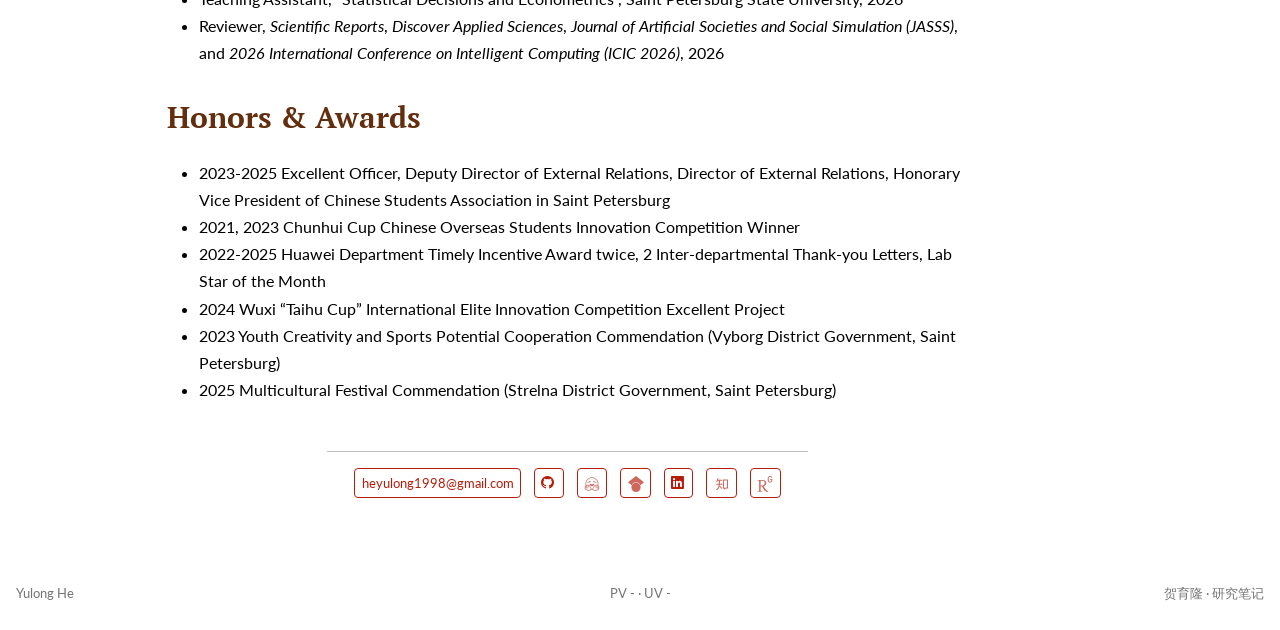
==== commit 4a13fc01: "Combine reviewer service entries in Chinese and English" ====
--- a/docs/index.html
+++ b/docs/index.html
@@ -203,10 +203,7 @@
 <h2 data-anchor-id="academic-service">Academic Service</h2>
 <ul>
 <li>Teaching Assistant, “Statistical Decisions and Econometrics”, Saint Petersburg State University, 2026</li>
-<li>Reviewer, <em>Scientific Reports</em>, 2026</li>
-<li>Reviewer, <em>Discover Applied Sciences</em>, 2026</li>
-<li>Reviewer, <em>Journal of Artificial Societies and Social Simulation (JASSS)</em>, 2026</li>
-<li>Reviewer, <em>2026 International Conference on Intelligent Computing (ICIC 2026)</em>, 2026</li>
+<li>Reviewer, <em>Scientific Reports</em>, <em>Discover Applied Sciences</em>, <em>Journal of Artificial Societies and Social Simulation (JASSS)</em>, and <em>2026 International Conference on Intelligent Computing (ICIC 2026)</em>, 2026</li>
 </ul>
 </section>
 <section id="honors-awards" class="level2">
